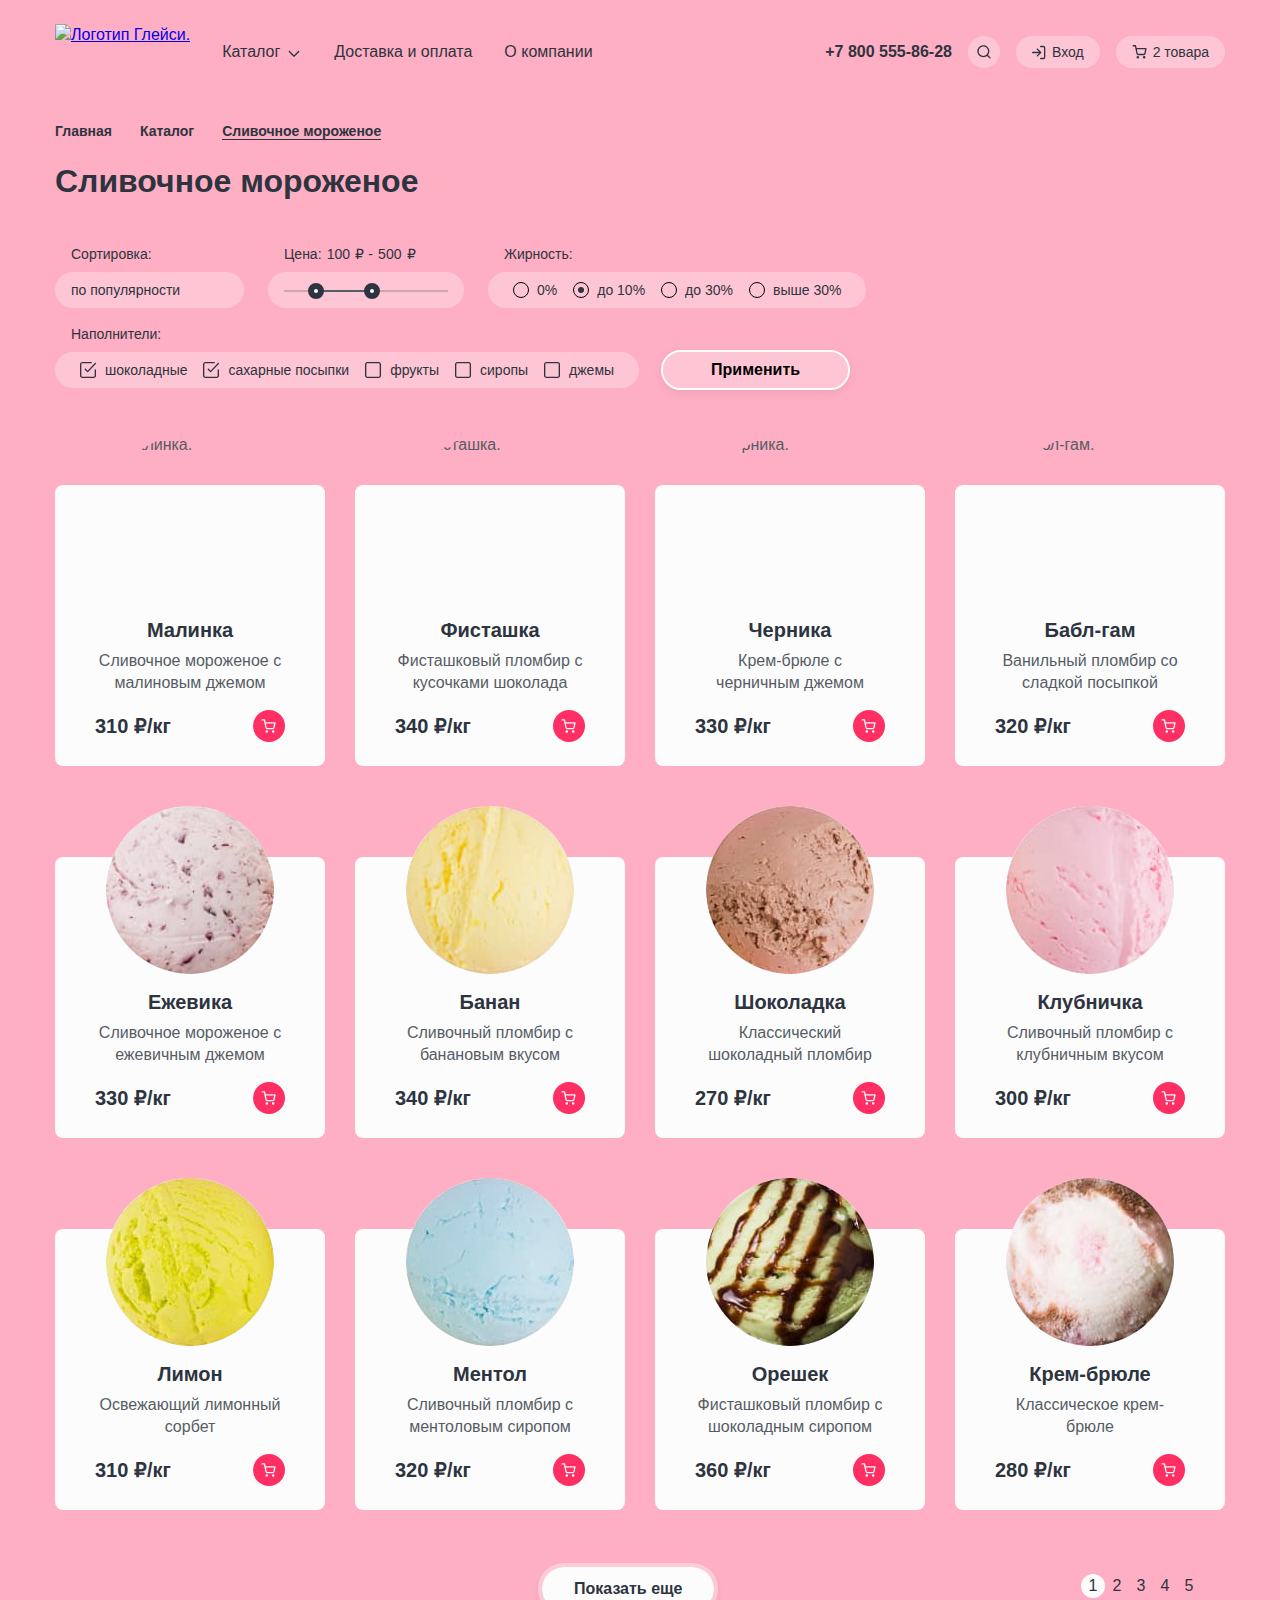
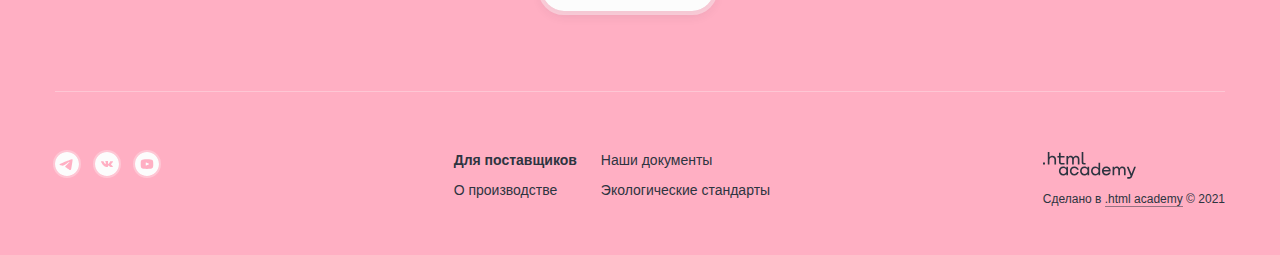
==== catalog.html @ 7075bf04 "Верстка финал" ====
<!DOCTYPE html>
<html lang="ru">
  <head>
    <meta charset="utf-8">
    <link rel="icon" href="favicon.ico">
    <title>HTML Academy: Глейси - каталог</title>
    <link rel="stylesheet" href="styles/styles.css">
  </head>
  <body class="page-pink">
    <div class="page-wpapper">
      <header class="page-header">
        <a class="logo" href="#">
          <img src="images/logo.svg" alt="Логотип Глейси." width="137" height="56">
        </a>
        <nav class="page-navigation">
          <ul class="page-navigation-list">
            <li class="page-navigation-item page-navigation-catalog">
              <a class="page-navigation-link" href="#">
                Каталог
                <svg class="page-navigation-arrow" width="16" height="17" viewBox="0 0 16 17" fill="none" xmlns="http://www.w3.org/2000/svg">
                  <path fill-rule="evenodd" clip-rule="evenodd" d="M3.80812 7.0532C3.54777 6.79285 3.12566 6.79285 2.86531 7.0532C2.60496 7.31355 2.60496 7.73566 2.86531 7.99601L7.52565 12.6564C7.52771 12.6585 7.52979 12.6606 7.53189 12.6627C7.66259 12.7934 7.83404 12.8585 8.00534 12.8579C8.1753 12.8574 8.34511 12.7924 8.47478 12.6627C8.47687 12.6606 8.47894 12.6585 8.48099 12.6564L13.1414 7.99601C13.4017 7.73566 13.4017 7.31355 13.1414 7.0532C12.881 6.79285 12.4589 6.79285 12.1986 7.0532L8.00334 11.2484L3.80812 7.0532Z" fill="#2D3440"/>
                </svg>
              </a>
              <ul class="page-catalog-list">
                <li class="page-catalog-item page-catalog-item-bold">
                  <a class="page-catalog-link" href="#">Новинки</a>
                </li>
                <li class="page-catalog-item">
                  <a class="page-catalog-link" href="#">Сливочное</a>
                </li>
                <li class="page-catalog-item">
                  <a class="page-catalog-link" href="#">Щербеты</a>
                </li>
                <li class="page-catalog-item">
                  <a class="page-catalog-link" href="#">Фруктовый лед</a>
                </li>
                <li class="page-catalog-item">
                  <a class="page-catalog-link" href="#">Мелорин</a>
                </li>
              </ul>
            </li>
            <li class="page-navigation-item">
              <a class="page-navigation-link" href="#">Доставка и оплата</a>
            </li>
            <li class="page-navigation-item">
              <a class="page-navigation-link" href="#">О компании</a>
            </li>
          </ul>
        </nav>
        <a class="phone" href="tel:+78005558628">+7 800 555-86-28</a>
        <ul class="user-buttons-list">
          <li class="user-buttons-item">
            <button class="user-button user-button-search" type="button">
              <span class="visually-hidden">Поиск.</span>
              <svg xmlns="http://www.w3.org/2000/svg" width="14" height="14" fill="none"><path fill="#2D3440" fill-rule="evenodd" d="M1.663 6.188a4.667 4.667 0 1 1 8.028 3.237.674.674 0 0 0-.124.124 4.667 4.667 0 0 1-7.904-3.361Zm8.412 4.688a6 6 0 1 1 .943-.943l2.45 2.45a.667.667 0 1 1-.943.943l-2.45-2.45Z" clip-rule="evenodd"/></svg>
            </button>
            <form class="user-popup user-popup-search" action="https://echo.htmlacademy.ru" method="get">
              <label class="visually-hidden" for="search">Поиск по сайту.</label>
              <input class="input input-search" id="search" type="text" placeholder="Поиск по сайту">
            </form>
          </li>
          <li class="user-buttons-item">
            <button class="user-button user-button-login" type="button">
              <svg xmlns="http://www.w3.org/2000/svg" width="14" height="15" fill="none"><path fill="#2D3440" fill-rule="evenodd" d="M8 1.525c0-.369.298-.667.667-.667h2.666a2 2 0 0 1 2 2v9.333a2 2 0 0 1-2 2H8.667a.667.667 0 0 1 0-1.333h2.666A.667.667 0 0 0 12 12.19V2.858a.666.666 0 0 0-.667-.667H8.667A.667.667 0 0 1 8 1.525ZM4.862 3.72c.26-.26.682-.26.943 0l3.329 3.329a.673.673 0 0 1 .2.476.664.664 0 0 1-.2.476l-3.33 3.328a.667.667 0 1 1-.942-.943l2.195-2.195H.667a.667.667 0 1 1 0-1.333h6.39L4.862 4.663a.667.667 0 0 1 0-.943Z" clip-rule="evenodd"/></svg>
              Вход
            </button>
            <div class="user-popup">
              <form class="user-login-form" action="https://echo.htmlacademy.ru" method="get">
                <h2 class="user-popup-header">Личный кабинет</h2>
                <label class="visually-hidden" for="login-email">Введите email.</label>
                <input class="input" id="login-email" placeholder="email@example.com" type="email">
                <label class="visually-hidden" for="login-password">Введите пароль.</label>
                <input class="input" id="login-password" type="password">
                <div class="user-login-form-bottom">
                  <button class="button button-red" type="button">Войти</button>
                  <ul class="user-login-link-list">
                    <li class="user-buttons-item">
                      <a class="user-login-link" href="#">Забыли пароль?</a>
                    </li>
                    <li>
                      <a class="user-login-link" href="#">Регистрация</a>
                    </li>
                  </ul>
                </div>
              </form>
            </div>
          </li>
          <li class="user-buttons-item">
            <button class="user-button user-button-basket" type="button">
              <span class="visually-hidden">Корзина.</span>
              <svg xmlns="http://www.w3.org/2000/svg" width="15" height="14" fill="none"><path fill="#2D3440" fill-rule="evenodd" d="M1.167.108a.667.667 0 1 0 0 1.333h1.77l.468 2.336a.664.664 0 0 0 .011.053l.967 4.833a1.826 1.826 0 0 0 1.819 1.47h5.62a1.826 1.826 0 0 0 1.819-1.47l.001-.005.927-4.861a.667.667 0 0 0-.655-.792H4.611L4.138.644a.667.667 0 0 0-.654-.536H1.167ZM5.69 8.402l-.813-4.064h8.23l-.775 4.067a.492.492 0 0 1-.492.395H6.183a.492.492 0 0 1-.492-.397Zm-1.134 3.961a1.246 1.246 0 1 1 2.492 0 1.246 1.246 0 0 1-2.492 0Zm6.374 0a1.246 1.246 0 1 1 2.491 0 1.246 1.246 0 0 1-2.491 0Z" clip-rule="evenodd"/></svg>
              2 товара
            </button>
            <div class="user-popup">
              <h2 class="user-popup-header">Корзина</h2>
              <ul class="user-basket-list">
                <li class="user-basket-item">
                  <img class="user-basket-image" src="images/basket-raspberry.jpg" alt="Малинка." width="46" height="46">
                  <div class="user-basket-product">
                    <a class="user-basket-link" href="#">Малинка</a>
                    <div class="user-basket-count">1 кг х 310 ₽</div>
                  </div>
                  <div class="user-basket-price">310 ₽</div>
                  <button class="user-basket-delete">
                    <span class="visually-hidden">Удалить из корзины.</span>
                  </button>
                </li>
                <li class="user-basket-item">
                  <img class="user-basket-image" src="images/basket-bubble-gum.jpg" alt="Малинка." width="46" height="46">
                  <div class="user-basket-product">
                    <a class="user-basket-link" href="#">Бабл-гам</a>
                    <div class="user-basket-count">1,5 кг х 320 ₽</div>
                  </div>
                  <div class="user-basket-price">480 ₽</div>
                  <button class="user-basket-delete">
                    <span class="visually-hidden">Удалить из корзины.</span>
                  </button>
                </li>
              </ul>
              <div class="user-basket-bottom">
                <button class="button button-red" type="button">Оформить заказ</button>
                <div class="user-basket-total">Итого: 790 ₽</div>
              </div>
            </div>
          </li>
        </ul>
      </header>
      <main class="page-content">
        <header class="inner-header">
          <ul class="breadcrumbs-list">
            <li class="breadcrumbs-item">
              <a class="breadcrumbs-link" href="#">Главная</a>
            </li>
            <li class="breadcrumbs-item">
              <a class="breadcrumbs-link" href="#">Каталог</a>
            </li>
            <li class="breadcrumbs-item">
              <a class="breadcrumbs-link breadcrumbs-link-active" href="#">Сливочное мороженое</a>
            </li>
          </ul>
          <h1 class="inner-header-title">Сливочное мороженое</h1>
        </header>
        <section class="filter">
          <h2 class="visually-hidden">Фильтр товаров.</h2>
          <form class="filter-form" action="https://echo.htmlacademy.ru" method="get">
            <fieldset class="filter-form-group">
              <legend class="filter-form-legend">Сортировка:</legend>
              <label class="visually-hidden" for="sort">Сортировка товаров.</label>
              <select class="filter-form-select" name="sort" id="sort">
                <option value="popular">по популярности</option>
                <option value="price">По цене</option>
              </select>
            </fieldset>
            <fieldset class="filter-form-group">
              <legend class="filter-form-legend">
                Цена:
                <label class="rage-label">
                  <span class="visually-hidden">Минимальная цена.</span>
                  <input class="range-input" type="text" name="price-min" value="100">
                  ₽
                </label>
                -
                <label class="rage-label">
                  <span class="visually-hidden">Максимальная цена.</span>
                  <input class="range-input" type="text" name="price-max" value="500">
                  ₽
                </label>
              </legend>
              <div class="range">
                <div class="range-scale">
                  <div class="range-bar" style="left: 32px; width: 56px">
                    <button class="range-toggle range-toggle-min" type="button">
                      <span class="visually-hidden">Изменить минимальную цену.</span>
                    </button>
                    <button class="range-toggle range-toggle-max" type="button">
                      <span class="visually-hidden">Изменить максимальную цену.</span>
                    </button>
                  </div>
                </div>
              </div>
            </fieldset>
            <fieldset class="filter-form-group">
              <legend class="filter-form-legend">Жирность:</legend>
              <ul class="filter-form-list">
                <li class="filter-form-item">
                  <label class="control">
                    <input class="control-input visually-hidden" type="radio" value="0" name="fat">
                    <span class="control-radio"></span>
                    <span class="control-label">0%</span>
                  </label>
                </li>
                <li class="filter-form-item">
                  <label class="control">
                    <input class="control-input visually-hidden" type="radio"  value="10" name="fat" checked>
                    <span class="control-radio"></span>
                    <span class="control-label">до 10%</span>
                  </label>
                </li>
                <li class="filter-form-item">
                  <label class="control">
                    <input class="control-input visually-hidden" type="radio" value="30" name="fat">
                    <span class="control-radio"></span>
                    <span class="control-label">до 30%</span>
                  </label>
                </li>
                <li class="filter-form-item">
                  <label class="control">
                    <input class="control-input visually-hidden" type="radio" value="30+" name="fat">
                    <span class="control-radio"></span>
                    <span class="control-label">выше 30%</span>
                  </label>
                </li>
              </ul>
            </fieldset>
            <fieldset class="filter-form-group">
              <legend class="filter-form-legend">Наполнители:</legend>
              <ul class="filter-form-list">
                <li class="filter-form-item">
                  <label class="control">
                    <input class="control-input visually-hidden" type="checkbox" value="chocolate" name="filler[]" checked>
                    <span class="control-checkbox">
                      <svg class="control-checkbox-off" width="16" height="16" viewBox="0 0 16 16" fill="none" xmlns="http://www.w3.org/2000/svg">
                        <g clip-path="url(#clip0_27600_1002)">
                        <path fill-rule="evenodd" clip-rule="evenodd" d="M1.61516 1.61532C1.79572 1.43477 2.0406 1.33333 2.29593 1.33333H13.7029C13.9447 1.33333 14.0431 1.36186 14.0976 1.38594C14.1553 1.41144 14.2282 1.45981 14.3837 1.61532C14.5909 1.82251 14.6657 2.04757 14.6657 2.29609V13.6647C14.665 13.677 14.6646 13.6895 14.6646 13.702C14.6646 13.9574 14.5632 14.2022 14.3826 14.3828C14.2021 14.5633 13.9572 14.6648 13.7019 14.6648H2.29593C2.0406 14.6648 1.79572 14.5633 1.61516 14.3828C1.43461 14.2022 1.33318 13.9574 1.33318 13.702V2.29609C1.33318 2.04075 1.43461 1.79587 1.61516 1.61532ZM15.8381 14.5437C15.7238 14.834 15.5504 15.1007 15.3255 15.3256C14.8949 15.7562 14.3108 15.9981 13.7019 15.9981H2.29593C1.68697 15.9981 1.10296 15.7562 0.672356 15.3256C0.241755 14.895 -0.000152588 14.311 -0.000152588 13.702V2.29609C-0.000152588 1.68713 0.241756 1.10311 0.672356 0.672508C0.898345 0.446519 1.16659 0.272503 1.45852 0.158153C1.57476 0.0595056 1.72526 0 1.88966 0H2.29593H13.7029C14.0404 0 14.3458 0.0379078 14.6365 0.16636C14.924 0.293391 15.1376 0.483641 15.3265 0.672511C15.808 1.15407 15.999 1.72989 15.999 2.29609V14.1094C15.999 14.2753 15.9384 14.427 15.8381 14.5437Z" fill="#2D3440"/>
                        </g>
                      </svg>
                      <svg class="control-checkbox-on" width="16" height="16" viewBox="0 0 16 16" fill="none" xmlns="http://www.w3.org/2000/svg">
                        <g clip-path="url(#clip0_27600_1692)">
                        <path fill-rule="evenodd" clip-rule="evenodd" d="M1.61532 1.61526C1.7958 1.43471 2.04051 1.33333 2.29562 1.33333H11.2545C11.6227 1.33333 11.9212 1.03486 11.9212 0.666667C11.9212 0.298477 11.6227 0 11.2545 0H2.29562C1.68671 0 1.10279 0.241993 0.672314 0.672654C0.241845 1.1033 6.10352e-05 1.68733 6.10352e-05 2.29624V13.7033C6.10352e-05 14.3122 0.241845 14.8962 0.672314 15.3269C1.10279 15.7575 1.68671 15.9995 2.29562 15.9995H13.6978C14.3067 15.9995 14.8907 15.7575 15.3211 15.3269C15.7516 14.8962 15.9934 14.3122 15.9934 13.7033V7.99976C15.9934 7.63157 15.6949 7.3331 15.3267 7.3331C14.9585 7.3331 14.6601 7.63157 14.6601 7.99976V13.7033C14.6601 13.9588 14.5586 14.2037 14.3781 14.3843C14.1977 14.5648 13.9529 14.6662 13.6978 14.6662H2.29562C2.04051 14.6662 1.7958 14.5648 1.61532 14.3843C1.43484 14.2037 1.33339 13.9588 1.33339 13.7033V2.29624C1.33339 2.04077 1.43484 1.79582 1.61532 1.61526ZM15.8167 1.9404C16.0699 1.6731 16.0585 1.25115 15.7912 0.997933C15.5239 0.74472 15.1019 0.756136 14.8487 1.02343L7.61408 8.66042L5.78248 6.72695C5.52927 6.45966 5.10732 6.44824 4.84002 6.70145C4.57272 6.95467 4.56131 7.37662 4.81452 7.64392L7.1301 10.0883C7.256 10.2212 7.43101 10.2965 7.61408 10.2965C7.79715 10.2965 7.97216 10.2212 8.09806 10.0883L15.8167 1.9404Z" fill="#2D3440"/>
                        </g>
                      </svg>
                    </span>
                    <span class="control-label">шоколадные</span>
                  </label>
                </li>
                <li class="filter-form-item">
                  <label class="control">
                    <input class="control-input visually-hidden" type="checkbox" value="sugar-sprinkles" name="filler[]" checked>
                    <span class="control-checkbox">
                      <svg class="control-checkbox-off" width="16" height="16" viewBox="0 0 16 16" fill="none" xmlns="http://www.w3.org/2000/svg">
                        <g clip-path="url(#clip0_27600_1002)">
                        <path fill-rule="evenodd" clip-rule="evenodd" d="M1.61516 1.61532C1.79572 1.43477 2.0406 1.33333 2.29593 1.33333H13.7029C13.9447 1.33333 14.0431 1.36186 14.0976 1.38594C14.1553 1.41144 14.2282 1.45981 14.3837 1.61532C14.5909 1.82251 14.6657 2.04757 14.6657 2.29609V13.6647C14.665 13.677 14.6646 13.6895 14.6646 13.702C14.6646 13.9574 14.5632 14.2022 14.3826 14.3828C14.2021 14.5633 13.9572 14.6648 13.7019 14.6648H2.29593C2.0406 14.6648 1.79572 14.5633 1.61516 14.3828C1.43461 14.2022 1.33318 13.9574 1.33318 13.702V2.29609C1.33318 2.04075 1.43461 1.79587 1.61516 1.61532ZM15.8381 14.5437C15.7238 14.834 15.5504 15.1007 15.3255 15.3256C14.8949 15.7562 14.3108 15.9981 13.7019 15.9981H2.29593C1.68697 15.9981 1.10296 15.7562 0.672356 15.3256C0.241755 14.895 -0.000152588 14.311 -0.000152588 13.702V2.29609C-0.000152588 1.68713 0.241756 1.10311 0.672356 0.672508C0.898345 0.446519 1.16659 0.272503 1.45852 0.158153C1.57476 0.0595056 1.72526 0 1.88966 0H2.29593H13.7029C14.0404 0 14.3458 0.0379078 14.6365 0.16636C14.924 0.293391 15.1376 0.483641 15.3265 0.672511C15.808 1.15407 15.999 1.72989 15.999 2.29609V14.1094C15.999 14.2753 15.9384 14.427 15.8381 14.5437Z" fill="#2D3440"/>
                        </g>
                      </svg>
                      <svg class="control-checkbox-on" width="16" height="16" viewBox="0 0 16 16" fill="none" xmlns="http://www.w3.org/2000/svg">
                        <g clip-path="url(#clip0_27600_1692)">
                        <path fill-rule="evenodd" clip-rule="evenodd" d="M1.61532 1.61526C1.7958 1.43471 2.04051 1.33333 2.29562 1.33333H11.2545C11.6227 1.33333 11.9212 1.03486 11.9212 0.666667C11.9212 0.298477 11.6227 0 11.2545 0H2.29562C1.68671 0 1.10279 0.241993 0.672314 0.672654C0.241845 1.1033 6.10352e-05 1.68733 6.10352e-05 2.29624V13.7033C6.10352e-05 14.3122 0.241845 14.8962 0.672314 15.3269C1.10279 15.7575 1.68671 15.9995 2.29562 15.9995H13.6978C14.3067 15.9995 14.8907 15.7575 15.3211 15.3269C15.7516 14.8962 15.9934 14.3122 15.9934 13.7033V7.99976C15.9934 7.63157 15.6949 7.3331 15.3267 7.3331C14.9585 7.3331 14.6601 7.63157 14.6601 7.99976V13.7033C14.6601 13.9588 14.5586 14.2037 14.3781 14.3843C14.1977 14.5648 13.9529 14.6662 13.6978 14.6662H2.29562C2.04051 14.6662 1.7958 14.5648 1.61532 14.3843C1.43484 14.2037 1.33339 13.9588 1.33339 13.7033V2.29624C1.33339 2.04077 1.43484 1.79582 1.61532 1.61526ZM15.8167 1.9404C16.0699 1.6731 16.0585 1.25115 15.7912 0.997933C15.5239 0.74472 15.1019 0.756136 14.8487 1.02343L7.61408 8.66042L5.78248 6.72695C5.52927 6.45966 5.10732 6.44824 4.84002 6.70145C4.57272 6.95467 4.56131 7.37662 4.81452 7.64392L7.1301 10.0883C7.256 10.2212 7.43101 10.2965 7.61408 10.2965C7.79715 10.2965 7.97216 10.2212 8.09806 10.0883L15.8167 1.9404Z" fill="#2D3440"/>
                        </g>
                      </svg>
                    </span>
                    <span class="control-label">сахарные посыпки</span>
                  </label>
                </li>
                <li class="filter-form-item">
                  <label class="control">
                    <input class="control-input visually-hidden" type="checkbox" value="fruits" name="filler[]">
                    <span class="control-checkbox">
                      <svg class="control-checkbox-off" width="16" height="16" viewBox="0 0 16 16" fill="none" xmlns="http://www.w3.org/2000/svg">
                        <g clip-path="url(#clip0_27600_1002)">
                        <path fill-rule="evenodd" clip-rule="evenodd" d="M1.61516 1.61532C1.79572 1.43477 2.0406 1.33333 2.29593 1.33333H13.7029C13.9447 1.33333 14.0431 1.36186 14.0976 1.38594C14.1553 1.41144 14.2282 1.45981 14.3837 1.61532C14.5909 1.82251 14.6657 2.04757 14.6657 2.29609V13.6647C14.665 13.677 14.6646 13.6895 14.6646 13.702C14.6646 13.9574 14.5632 14.2022 14.3826 14.3828C14.2021 14.5633 13.9572 14.6648 13.7019 14.6648H2.29593C2.0406 14.6648 1.79572 14.5633 1.61516 14.3828C1.43461 14.2022 1.33318 13.9574 1.33318 13.702V2.29609C1.33318 2.04075 1.43461 1.79587 1.61516 1.61532ZM15.8381 14.5437C15.7238 14.834 15.5504 15.1007 15.3255 15.3256C14.8949 15.7562 14.3108 15.9981 13.7019 15.9981H2.29593C1.68697 15.9981 1.10296 15.7562 0.672356 15.3256C0.241755 14.895 -0.000152588 14.311 -0.000152588 13.702V2.29609C-0.000152588 1.68713 0.241756 1.10311 0.672356 0.672508C0.898345 0.446519 1.16659 0.272503 1.45852 0.158153C1.57476 0.0595056 1.72526 0 1.88966 0H2.29593H13.7029C14.0404 0 14.3458 0.0379078 14.6365 0.16636C14.924 0.293391 15.1376 0.483641 15.3265 0.672511C15.808 1.15407 15.999 1.72989 15.999 2.29609V14.1094C15.999 14.2753 15.9384 14.427 15.8381 14.5437Z" fill="#2D3440"/>
                        </g>
                      </svg>
                      <svg class="control-checkbox-on" width="16" height="16" viewBox="0 0 16 16" fill="none" xmlns="http://www.w3.org/2000/svg">
                        <g clip-path="url(#clip0_27600_1692)">
                        <path fill-rule="evenodd" clip-rule="evenodd" d="M1.61532 1.61526C1.7958 1.43471 2.04051 1.33333 2.29562 1.33333H11.2545C11.6227 1.33333 11.9212 1.03486 11.9212 0.666667C11.9212 0.298477 11.6227 0 11.2545 0H2.29562C1.68671 0 1.10279 0.241993 0.672314 0.672654C0.241845 1.1033 6.10352e-05 1.68733 6.10352e-05 2.29624V13.7033C6.10352e-05 14.3122 0.241845 14.8962 0.672314 15.3269C1.10279 15.7575 1.68671 15.9995 2.29562 15.9995H13.6978C14.3067 15.9995 14.8907 15.7575 15.3211 15.3269C15.7516 14.8962 15.9934 14.3122 15.9934 13.7033V7.99976C15.9934 7.63157 15.6949 7.3331 15.3267 7.3331C14.9585 7.3331 14.6601 7.63157 14.6601 7.99976V13.7033C14.6601 13.9588 14.5586 14.2037 14.3781 14.3843C14.1977 14.5648 13.9529 14.6662 13.6978 14.6662H2.29562C2.04051 14.6662 1.7958 14.5648 1.61532 14.3843C1.43484 14.2037 1.33339 13.9588 1.33339 13.7033V2.29624C1.33339 2.04077 1.43484 1.79582 1.61532 1.61526ZM15.8167 1.9404C16.0699 1.6731 16.0585 1.25115 15.7912 0.997933C15.5239 0.74472 15.1019 0.756136 14.8487 1.02343L7.61408 8.66042L5.78248 6.72695C5.52927 6.45966 5.10732 6.44824 4.84002 6.70145C4.57272 6.95467 4.56131 7.37662 4.81452 7.64392L7.1301 10.0883C7.256 10.2212 7.43101 10.2965 7.61408 10.2965C7.79715 10.2965 7.97216 10.2212 8.09806 10.0883L15.8167 1.9404Z" fill="#2D3440"/>
                        </g>
                      </svg>
                    </span>
                    <span class="control-label">фрукты</span>
                  </label>
                </li>
                <li class="filter-form-item">
                  <label class="control">
                    <input class="control-input visually-hidden" type="checkbox" value="syrups" name="filler[]">
                    <span class="control-checkbox">
                      <svg class="control-checkbox-off" width="16" height="16" viewBox="0 0 16 16" fill="none" xmlns="http://www.w3.org/2000/svg">
                        <g clip-path="url(#clip0_27600_1002)">
                        <path fill-rule="evenodd" clip-rule="evenodd" d="M1.61516 1.61532C1.79572 1.43477 2.0406 1.33333 2.29593 1.33333H13.7029C13.9447 1.33333 14.0431 1.36186 14.0976 1.38594C14.1553 1.41144 14.2282 1.45981 14.3837 1.61532C14.5909 1.82251 14.6657 2.04757 14.6657 2.29609V13.6647C14.665 13.677 14.6646 13.6895 14.6646 13.702C14.6646 13.9574 14.5632 14.2022 14.3826 14.3828C14.2021 14.5633 13.9572 14.6648 13.7019 14.6648H2.29593C2.0406 14.6648 1.79572 14.5633 1.61516 14.3828C1.43461 14.2022 1.33318 13.9574 1.33318 13.702V2.29609C1.33318 2.04075 1.43461 1.79587 1.61516 1.61532ZM15.8381 14.5437C15.7238 14.834 15.5504 15.1007 15.3255 15.3256C14.8949 15.7562 14.3108 15.9981 13.7019 15.9981H2.29593C1.68697 15.9981 1.10296 15.7562 0.672356 15.3256C0.241755 14.895 -0.000152588 14.311 -0.000152588 13.702V2.29609C-0.000152588 1.68713 0.241756 1.10311 0.672356 0.672508C0.898345 0.446519 1.16659 0.272503 1.45852 0.158153C1.57476 0.0595056 1.72526 0 1.88966 0H2.29593H13.7029C14.0404 0 14.3458 0.0379078 14.6365 0.16636C14.924 0.293391 15.1376 0.483641 15.3265 0.672511C15.808 1.15407 15.999 1.72989 15.999 2.29609V14.1094C15.999 14.2753 15.9384 14.427 15.8381 14.5437Z" fill="#2D3440"/>
                        </g>
                      </svg>
                      <svg class="control-checkbox-on" width="16" height="16" viewBox="0 0 16 16" fill="none" xmlns="http://www.w3.org/2000/svg">
                        <g clip-path="url(#clip0_27600_1692)">
                        <path fill-rule="evenodd" clip-rule="evenodd" d="M1.61532 1.61526C1.7958 1.43471 2.04051 1.33333 2.29562 1.33333H11.2545C11.6227 1.33333 11.9212 1.03486 11.9212 0.666667C11.9212 0.298477 11.6227 0 11.2545 0H2.29562C1.68671 0 1.10279 0.241993 0.672314 0.672654C0.241845 1.1033 6.10352e-05 1.68733 6.10352e-05 2.29624V13.7033C6.10352e-05 14.3122 0.241845 14.8962 0.672314 15.3269C1.10279 15.7575 1.68671 15.9995 2.29562 15.9995H13.6978C14.3067 15.9995 14.8907 15.7575 15.3211 15.3269C15.7516 14.8962 15.9934 14.3122 15.9934 13.7033V7.99976C15.9934 7.63157 15.6949 7.3331 15.3267 7.3331C14.9585 7.3331 14.6601 7.63157 14.6601 7.99976V13.7033C14.6601 13.9588 14.5586 14.2037 14.3781 14.3843C14.1977 14.5648 13.9529 14.6662 13.6978 14.6662H2.29562C2.04051 14.6662 1.7958 14.5648 1.61532 14.3843C1.43484 14.2037 1.33339 13.9588 1.33339 13.7033V2.29624C1.33339 2.04077 1.43484 1.79582 1.61532 1.61526ZM15.8167 1.9404C16.0699 1.6731 16.0585 1.25115 15.7912 0.997933C15.5239 0.74472 15.1019 0.756136 14.8487 1.02343L7.61408 8.66042L5.78248 6.72695C5.52927 6.45966 5.10732 6.44824 4.84002 6.70145C4.57272 6.95467 4.56131 7.37662 4.81452 7.64392L7.1301 10.0883C7.256 10.2212 7.43101 10.2965 7.61408 10.2965C7.79715 10.2965 7.97216 10.2212 8.09806 10.0883L15.8167 1.9404Z" fill="#2D3440"/>
                        </g>
                      </svg>
                    </span>
                    <span class="control-label">сиропы</span>
                  </label>
                </li>
                <li class="filter-form-item">
                  <label class="control">
                    <input class="control-input visually-hidden" type="checkbox" value="jams" name="filler[]">
                    <span class="control-checkbox">
                      <svg class="control-checkbox-off" width="16" height="16" viewBox="0 0 16 16" fill="none" xmlns="http://www.w3.org/2000/svg">
                        <g clip-path="url(#clip0_27600_1002)">
                        <path fill-rule="evenodd" clip-rule="evenodd" d="M1.61516 1.61532C1.79572 1.43477 2.0406 1.33333 2.29593 1.33333H13.7029C13.9447 1.33333 14.0431 1.36186 14.0976 1.38594C14.1553 1.41144 14.2282 1.45981 14.3837 1.61532C14.5909 1.82251 14.6657 2.04757 14.6657 2.29609V13.6647C14.665 13.677 14.6646 13.6895 14.6646 13.702C14.6646 13.9574 14.5632 14.2022 14.3826 14.3828C14.2021 14.5633 13.9572 14.6648 13.7019 14.6648H2.29593C2.0406 14.6648 1.79572 14.5633 1.61516 14.3828C1.43461 14.2022 1.33318 13.9574 1.33318 13.702V2.29609C1.33318 2.04075 1.43461 1.79587 1.61516 1.61532ZM15.8381 14.5437C15.7238 14.834 15.5504 15.1007 15.3255 15.3256C14.8949 15.7562 14.3108 15.9981 13.7019 15.9981H2.29593C1.68697 15.9981 1.10296 15.7562 0.672356 15.3256C0.241755 14.895 -0.000152588 14.311 -0.000152588 13.702V2.29609C-0.000152588 1.68713 0.241756 1.10311 0.672356 0.672508C0.898345 0.446519 1.16659 0.272503 1.45852 0.158153C1.57476 0.0595056 1.72526 0 1.88966 0H2.29593H13.7029C14.0404 0 14.3458 0.0379078 14.6365 0.16636C14.924 0.293391 15.1376 0.483641 15.3265 0.672511C15.808 1.15407 15.999 1.72989 15.999 2.29609V14.1094C15.999 14.2753 15.9384 14.427 15.8381 14.5437Z" fill="#2D3440"/>
                        </g>
                      </svg>
                      <svg class="control-checkbox-on" width="16" height="16" viewBox="0 0 16 16" fill="none" xmlns="http://www.w3.org/2000/svg">
                        <g clip-path="url(#clip0_27600_1692)">
                        <path fill-rule="evenodd" clip-rule="evenodd" d="M1.61532 1.61526C1.7958 1.43471 2.04051 1.33333 2.29562 1.33333H11.2545C11.6227 1.33333 11.9212 1.03486 11.9212 0.666667C11.9212 0.298477 11.6227 0 11.2545 0H2.29562C1.68671 0 1.10279 0.241993 0.672314 0.672654C0.241845 1.1033 6.10352e-05 1.68733 6.10352e-05 2.29624V13.7033C6.10352e-05 14.3122 0.241845 14.8962 0.672314 15.3269C1.10279 15.7575 1.68671 15.9995 2.29562 15.9995H13.6978C14.3067 15.9995 14.8907 15.7575 15.3211 15.3269C15.7516 14.8962 15.9934 14.3122 15.9934 13.7033V7.99976C15.9934 7.63157 15.6949 7.3331 15.3267 7.3331C14.9585 7.3331 14.6601 7.63157 14.6601 7.99976V13.7033C14.6601 13.9588 14.5586 14.2037 14.3781 14.3843C14.1977 14.5648 13.9529 14.6662 13.6978 14.6662H2.29562C2.04051 14.6662 1.7958 14.5648 1.61532 14.3843C1.43484 14.2037 1.33339 13.9588 1.33339 13.7033V2.29624C1.33339 2.04077 1.43484 1.79582 1.61532 1.61526ZM15.8167 1.9404C16.0699 1.6731 16.0585 1.25115 15.7912 0.997933C15.5239 0.74472 15.1019 0.756136 14.8487 1.02343L7.61408 8.66042L5.78248 6.72695C5.52927 6.45966 5.10732 6.44824 4.84002 6.70145C4.57272 6.95467 4.56131 7.37662 4.81452 7.64392L7.1301 10.0883C7.256 10.2212 7.43101 10.2965 7.61408 10.2965C7.79715 10.2965 7.97216 10.2212 8.09806 10.0883L15.8167 1.9404Z" fill="#2D3440"/>
                        </g>
                      </svg>
                    </span>
                    <span class="control-label">джемы</span>
                  </label>
                </li>
              </ul>
            </fieldset>
            <button class="button button-pink" type="submit">Применить</button>
          </form>
        </section>
        <section class="products products-catalog">
          <h2 class="visually-hidden">Каталог товаров.</h2>
          <ul class="product-list product-list-catalog">
            <li class="product-item">
              <img class="products-image" src="images/products/product-1.jpg" alt="Малинка." width="168" height="168">
              <h3 class="products-header">Малинка</h3>
              <p class="product-text">Сливочное мороженое с малиновым джемом</p>
              <div class="product-price-wrapper">
                <div class="product-price">310 ₽/кг</div>
                <button class="product-add-to-cart" type="button">
                  <svg xmlns="http://www.w3.org/2000/svg" width="16" height="16" fill="none"><path fill="#FCFCFC" fill-rule="evenodd" d="M1.167 1.25a.667.667 0 0 0 0 1.333h1.77l.468 2.336a.664.664 0 0 0 .011.053l.967 4.833a1.825 1.825 0 0 0 1.819 1.47h5.62a1.826 1.826 0 0 0 1.819-1.47l.001-.005.927-4.861a.667.667 0 0 0-.655-.792H4.611l-.473-2.361a.667.667 0 0 0-.654-.536H1.167ZM5.69 9.544 4.878 5.48h8.23l-.775 4.067a.492.492 0 0 1-.492.395H6.183a.492.492 0 0 1-.492-.397Zm-1.134 3.961a1.246 1.246 0 1 1 2.492 0 1.246 1.246 0 0 1-2.492 0Zm6.374 0a1.246 1.246 0 1 1 2.491 0 1.246 1.246 0 0 1-2.491 0Z" clip-rule="evenodd"/></svg>
                  <span class="visually-hidden">Добавить в корзину.</span>
                </button>
              </div>
            </li>
            <li class="product-item">
              <img class="products-image" src="images/products/product-2.jpg" alt="Фисташка." width="168" height="168">
              <h3 class="products-header">Фисташка</h3>
              <p class="product-text">Фисташковый пломбир с кусочками шоколада</p>
              <div class="product-price-wrapper">
                <div class="product-price">340 ₽/кг</div>
                <button class="product-add-to-cart" type="button">
                  <svg xmlns="http://www.w3.org/2000/svg" width="16" height="16" fill="none"><path fill="#FCFCFC" fill-rule="evenodd" d="M1.167 1.25a.667.667 0 0 0 0 1.333h1.77l.468 2.336a.664.664 0 0 0 .011.053l.967 4.833a1.825 1.825 0 0 0 1.819 1.47h5.62a1.826 1.826 0 0 0 1.819-1.47l.001-.005.927-4.861a.667.667 0 0 0-.655-.792H4.611l-.473-2.361a.667.667 0 0 0-.654-.536H1.167ZM5.69 9.544 4.878 5.48h8.23l-.775 4.067a.492.492 0 0 1-.492.395H6.183a.492.492 0 0 1-.492-.397Zm-1.134 3.961a1.246 1.246 0 1 1 2.492 0 1.246 1.246 0 0 1-2.492 0Zm6.374 0a1.246 1.246 0 1 1 2.491 0 1.246 1.246 0 0 1-2.491 0Z" clip-rule="evenodd"/></svg>
                  <span class="visually-hidden">Добавить в корзину.</span>
                </button>
              </div>
            </li>
            <li class="product-item">
              <img class="products-image" src="images/products/product-3.jpg" alt="Черника." width="168" height="168">
              <h3 class="products-header">Черника</h3>
              <p class="product-text">Крем-брюлe с черничным джемом</p>
              <div class="product-price-wrapper">
                <div class="product-price">330 ₽/кг</div>
                <button class="product-add-to-cart" type="button">
                  <svg xmlns="http://www.w3.org/2000/svg" width="16" height="16" fill="none"><path fill="#FCFCFC" fill-rule="evenodd" d="M1.167 1.25a.667.667 0 0 0 0 1.333h1.77l.468 2.336a.664.664 0 0 0 .011.053l.967 4.833a1.825 1.825 0 0 0 1.819 1.47h5.62a1.826 1.826 0 0 0 1.819-1.47l.001-.005.927-4.861a.667.667 0 0 0-.655-.792H4.611l-.473-2.361a.667.667 0 0 0-.654-.536H1.167ZM5.69 9.544 4.878 5.48h8.23l-.775 4.067a.492.492 0 0 1-.492.395H6.183a.492.492 0 0 1-.492-.397Zm-1.134 3.961a1.246 1.246 0 1 1 2.492 0 1.246 1.246 0 0 1-2.492 0Zm6.374 0a1.246 1.246 0 1 1 2.491 0 1.246 1.246 0 0 1-2.491 0Z" clip-rule="evenodd"/></svg>
                  <span class="visually-hidden">Добавить в корзину.</span>
                </button>
              </div>
            </li>
            <li class="product-item">
              <img class="products-image" src="images/products/product-4.jpg" alt="Бабл-гам." width="168" height="168">
              <h3 class="products-header">Бабл-гам</h3>
              <p class="product-text">Ванильный пломбир со сладкой посыпкой</p>
              <div class="product-price-wrapper">
                <div class="product-price">320 ₽/кг</div>
                <button class="product-add-to-cart" type="button">
                  <svg xmlns="http://www.w3.org/2000/svg" width="16" height="16" fill="none"><path fill="#FCFCFC" fill-rule="evenodd" d="M1.167 1.25a.667.667 0 0 0 0 1.333h1.77l.468 2.336a.664.664 0 0 0 .011.053l.967 4.833a1.825 1.825 0 0 0 1.819 1.47h5.62a1.826 1.826 0 0 0 1.819-1.47l.001-.005.927-4.861a.667.667 0 0 0-.655-.792H4.611l-.473-2.361a.667.667 0 0 0-.654-.536H1.167ZM5.69 9.544 4.878 5.48h8.23l-.775 4.067a.492.492 0 0 1-.492.395H6.183a.492.492 0 0 1-.492-.397Zm-1.134 3.961a1.246 1.246 0 1 1 2.492 0 1.246 1.246 0 0 1-2.492 0Zm6.374 0a1.246 1.246 0 1 1 2.491 0 1.246 1.246 0 0 1-2.491 0Z" clip-rule="evenodd"/></svg>
                  <span class="visually-hidden">Добавить в корзину.</span>
                </button>
              </div>
            </li>
            <li class="product-item">
              <img class="products-image" src="images/products/product-5.jpg" alt="Ежевика." width="168" height="168">
              <h3 class="products-header">Ежевика</h3>
              <p class="product-text">Сливочное мороженое с ежевичным джемом</p>
              <div class="product-price-wrapper">
                <div class="product-price">330 ₽/кг</div>
                <button class="product-add-to-cart" type="button">
                  <svg xmlns="http://www.w3.org/2000/svg" width="16" height="16" fill="none"><path fill="#FCFCFC" fill-rule="evenodd" d="M1.167 1.25a.667.667 0 0 0 0 1.333h1.77l.468 2.336a.664.664 0 0 0 .011.053l.967 4.833a1.825 1.825 0 0 0 1.819 1.47h5.62a1.826 1.826 0 0 0 1.819-1.47l.001-.005.927-4.861a.667.667 0 0 0-.655-.792H4.611l-.473-2.361a.667.667 0 0 0-.654-.536H1.167ZM5.69 9.544 4.878 5.48h8.23l-.775 4.067a.492.492 0 0 1-.492.395H6.183a.492.492 0 0 1-.492-.397Zm-1.134 3.961a1.246 1.246 0 1 1 2.492 0 1.246 1.246 0 0 1-2.492 0Zm6.374 0a1.246 1.246 0 1 1 2.491 0 1.246 1.246 0 0 1-2.491 0Z" clip-rule="evenodd"/></svg>
                  <span class="visually-hidden">Добавить в корзину.</span>
                </button>
              </div>
            </li>
            <li class="product-item">
              <img class="products-image" src="images/products/product-6.jpg" alt="Банан." width="168" height="168">
              <h3 class="products-header">Банан</h3>
              <p class="product-text">Сливочный пломбир с банановым вкусом</p>
              <div class="product-price-wrapper">
                <div class="product-price">340 ₽/кг</div>
                <button class="product-add-to-cart" type="button">
                  <svg xmlns="http://www.w3.org/2000/svg" width="16" height="16" fill="none"><path fill="#FCFCFC" fill-rule="evenodd" d="M1.167 1.25a.667.667 0 0 0 0 1.333h1.77l.468 2.336a.664.664 0 0 0 .011.053l.967 4.833a1.825 1.825 0 0 0 1.819 1.47h5.62a1.826 1.826 0 0 0 1.819-1.47l.001-.005.927-4.861a.667.667 0 0 0-.655-.792H4.611l-.473-2.361a.667.667 0 0 0-.654-.536H1.167ZM5.69 9.544 4.878 5.48h8.23l-.775 4.067a.492.492 0 0 1-.492.395H6.183a.492.492 0 0 1-.492-.397Zm-1.134 3.961a1.246 1.246 0 1 1 2.492 0 1.246 1.246 0 0 1-2.492 0Zm6.374 0a1.246 1.246 0 1 1 2.491 0 1.246 1.246 0 0 1-2.491 0Z" clip-rule="evenodd"/></svg>
                  <span class="visually-hidden">Добавить в корзину.</span>
                </button>
              </div>
            </li>
            <li class="product-item">
              <img class="products-image" src="images/products/product-7.jpg" alt="Шоколадка." width="168" height="168">
              <h3 class="products-header">Шоколадка</h3>
              <p class="product-text">Классический шоколадный пломбир</p>
              <div class="product-price-wrapper">
                <div class="product-price">270 ₽/кг</div>
                <button class="product-add-to-cart" type="button">
                  <svg xmlns="http://www.w3.org/2000/svg" width="16" height="16" fill="none"><path fill="#FCFCFC" fill-rule="evenodd" d="M1.167 1.25a.667.667 0 0 0 0 1.333h1.77l.468 2.336a.664.664 0 0 0 .011.053l.967 4.833a1.825 1.825 0 0 0 1.819 1.47h5.62a1.826 1.826 0 0 0 1.819-1.47l.001-.005.927-4.861a.667.667 0 0 0-.655-.792H4.611l-.473-2.361a.667.667 0 0 0-.654-.536H1.167ZM5.69 9.544 4.878 5.48h8.23l-.775 4.067a.492.492 0 0 1-.492.395H6.183a.492.492 0 0 1-.492-.397Zm-1.134 3.961a1.246 1.246 0 1 1 2.492 0 1.246 1.246 0 0 1-2.492 0Zm6.374 0a1.246 1.246 0 1 1 2.491 0 1.246 1.246 0 0 1-2.491 0Z" clip-rule="evenodd"/></svg>
                  <span class="visually-hidden">Добавить в корзину.</span>
                </button>
              </div>
            </li>
            <li class="product-item">
              <img class="products-image" src="images/products/product-8.jpg" alt="Клубничка." width="168" height="168">
              <h3 class="products-header">Клубничка</h3>
              <p class="product-text">Сливочный пломбир с клубничным вкусом</p>
              <div class="product-price-wrapper">
                <div class="product-price">300 ₽/кг</div>
                <button class="product-add-to-cart" type="button">
                  <svg xmlns="http://www.w3.org/2000/svg" width="16" height="16" fill="none"><path fill="#FCFCFC" fill-rule="evenodd" d="M1.167 1.25a.667.667 0 0 0 0 1.333h1.77l.468 2.336a.664.664 0 0 0 .011.053l.967 4.833a1.825 1.825 0 0 0 1.819 1.47h5.62a1.826 1.826 0 0 0 1.819-1.47l.001-.005.927-4.861a.667.667 0 0 0-.655-.792H4.611l-.473-2.361a.667.667 0 0 0-.654-.536H1.167ZM5.69 9.544 4.878 5.48h8.23l-.775 4.067a.492.492 0 0 1-.492.395H6.183a.492.492 0 0 1-.492-.397Zm-1.134 3.961a1.246 1.246 0 1 1 2.492 0 1.246 1.246 0 0 1-2.492 0Zm6.374 0a1.246 1.246 0 1 1 2.491 0 1.246 1.246 0 0 1-2.491 0Z" clip-rule="evenodd"/></svg>
                  <span class="visually-hidden">Добавить в корзину.</span>
                </button>
              </div>

            </li>
            <li class="product-item">
              <img class="products-image" src="images/products/product-9.jpg" alt="Лимон." width="168" height="168">
              <h3 class="products-header">Лимон</h3>
              <p class="product-text">Освежающий лимонный сорбет</p>
              <div class="product-price-wrapper">
                <div class="product-price">310 ₽/кг</div>
                <button class="product-add-to-cart" type="button">
                  <svg xmlns="http://www.w3.org/2000/svg" width="16" height="16" fill="none"><path fill="#FCFCFC" fill-rule="evenodd" d="M1.167 1.25a.667.667 0 0 0 0 1.333h1.77l.468 2.336a.664.664 0 0 0 .011.053l.967 4.833a1.825 1.825 0 0 0 1.819 1.47h5.62a1.826 1.826 0 0 0 1.819-1.47l.001-.005.927-4.861a.667.667 0 0 0-.655-.792H4.611l-.473-2.361a.667.667 0 0 0-.654-.536H1.167ZM5.69 9.544 4.878 5.48h8.23l-.775 4.067a.492.492 0 0 1-.492.395H6.183a.492.492 0 0 1-.492-.397Zm-1.134 3.961a1.246 1.246 0 1 1 2.492 0 1.246 1.246 0 0 1-2.492 0Zm6.374 0a1.246 1.246 0 1 1 2.491 0 1.246 1.246 0 0 1-2.491 0Z" clip-rule="evenodd"/></svg>
                  <span class="visually-hidden">Добавить в корзину.</span>
                </button>
              </div>
            </li>
            <li class="product-item">
              <img class="products-image" src="images/products/product-10.jpg" alt="Ментол." width="168" height="168">
              <h3 class="products-header">Ментол</h3>
              <p class="product-text">Сливочный пломбир с ментоловым сиропом</p>
              <div class="product-price-wrapper">
                <div class="product-price">320 ₽/кг</div>
                <button class="product-add-to-cart" type="button">
                  <svg xmlns="http://www.w3.org/2000/svg" width="16" height="16" fill="none"><path fill="#FCFCFC" fill-rule="evenodd" d="M1.167 1.25a.667.667 0 0 0 0 1.333h1.77l.468 2.336a.664.664 0 0 0 .011.053l.967 4.833a1.825 1.825 0 0 0 1.819 1.47h5.62a1.826 1.826 0 0 0 1.819-1.47l.001-.005.927-4.861a.667.667 0 0 0-.655-.792H4.611l-.473-2.361a.667.667 0 0 0-.654-.536H1.167ZM5.69 9.544 4.878 5.48h8.23l-.775 4.067a.492.492 0 0 1-.492.395H6.183a.492.492 0 0 1-.492-.397Zm-1.134 3.961a1.246 1.246 0 1 1 2.492 0 1.246 1.246 0 0 1-2.492 0Zm6.374 0a1.246 1.246 0 1 1 2.491 0 1.246 1.246 0 0 1-2.491 0Z" clip-rule="evenodd"/></svg>
                  <span class="visually-hidden">Добавить в корзину.</span>
                </button>
              </div>
            </li>
            <li class="product-item">
              <img class="products-image" src="images/products/product-11.jpg" alt="Орешек." width="168" height="168">
              <h3 class="products-header">Орешек</h3>
              <p class="product-text">Фисташковый пломбир с шоколадным сиропом</p>
              <div class="product-price-wrapper">
                <div class="product-price">360 ₽/кг</div>
                <button class="product-add-to-cart" type="button">
                  <svg xmlns="http://www.w3.org/2000/svg" width="16" height="16" fill="none"><path fill="#FCFCFC" fill-rule="evenodd" d="M1.167 1.25a.667.667 0 0 0 0 1.333h1.77l.468 2.336a.664.664 0 0 0 .011.053l.967 4.833a1.825 1.825 0 0 0 1.819 1.47h5.62a1.826 1.826 0 0 0 1.819-1.47l.001-.005.927-4.861a.667.667 0 0 0-.655-.792H4.611l-.473-2.361a.667.667 0 0 0-.654-.536H1.167ZM5.69 9.544 4.878 5.48h8.23l-.775 4.067a.492.492 0 0 1-.492.395H6.183a.492.492 0 0 1-.492-.397Zm-1.134 3.961a1.246 1.246 0 1 1 2.492 0 1.246 1.246 0 0 1-2.492 0Zm6.374 0a1.246 1.246 0 1 1 2.491 0 1.246 1.246 0 0 1-2.491 0Z" clip-rule="evenodd"/></svg>
                  <span class="visually-hidden">Добавить в корзину.</span>
                </button>
              </div>
            </li>
            <li class="product-item">
              <img class="products-image" src="images/products/product-12.jpg" alt="Крем-брюле." width="168" height="168">
              <h3 class="products-header">Крем-брюле</h3>
              <p class="product-text">Классическое крем-брюле </p>
              <div class="product-price-wrapper">
                <div class="product-price">280 ₽/кг</div>
                <button class="product-add-to-cart" type="button">
                  <svg xmlns="http://www.w3.org/2000/svg" width="16" height="16" fill="none"><path fill="#FCFCFC" fill-rule="evenodd" d="M1.167 1.25a.667.667 0 0 0 0 1.333h1.77l.468 2.336a.664.664 0 0 0 .011.053l.967 4.833a1.825 1.825 0 0 0 1.819 1.47h5.62a1.826 1.826 0 0 0 1.819-1.47l.001-.005.927-4.861a.667.667 0 0 0-.655-.792H4.611l-.473-2.361a.667.667 0 0 0-.654-.536H1.167ZM5.69 9.544 4.878 5.48h8.23l-.775 4.067a.492.492 0 0 1-.492.395H6.183a.492.492 0 0 1-.492-.397Zm-1.134 3.961a1.246 1.246 0 1 1 2.492 0 1.246 1.246 0 0 1-2.492 0Zm6.374 0a1.246 1.246 0 1 1 2.491 0 1.246 1.246 0 0 1-2.491 0Z" clip-rule="evenodd"/></svg>
                  <span class="visually-hidden">Добавить в корзину.</span>
                </button>
              </div>
            </li>
          </ul>
          <div class="pagination">
            <button class="button button-white" type="button">Показать еще</button>
            <ul class="pagination-list">
              <li class="pagination-item pagination-back pagination-back-disabled">
                <a class="pagination-link" href="#">
                  <span class="visually-hidden">Предыдущая страница.</span>
                </a>
              </li>
              <li class="pagination-item pagination-item-active">
                <a class="pagination-link" href="#">1</a>
              </li>
              <li class="pagination-item">
                <a class="pagination-link" href="#">2</a>
              </li>
              <li class="pagination-item">
                <a class="pagination-link" href="#">3</a>
              </li>
              <li class="pagination-item">
                <a class="pagination-link" href="#">4</a>
              </li>
              <li class="pagination-item">
                <a class="pagination-link" href="#">5</a>
              </li>
              <li class="pagination-item pagination-forward">
                <a class="pagination-link" href="#">
                  <span class="visually-hidden">Следующая страница.</span>
                </a>
              </li>
            </ul>
          </div>
        </section>
      </main>
      <footer class="page-footer">
        <ul class="social-icons-list">
          <li class="social-icons-item">
            <a class="social-icons-link" href="https://t.me/htmlacademy">
              <svg xmlns="http://www.w3.org/2000/svg" width="24" height="24" fill="none"><path fill="#FCFCFC" fill-rule="evenodd" d="M24 12c0 6.627-5.373 12-12 12S0 18.627 0 12 5.373 0 12 0s12 5.373 12 12ZM12.43 8.859c-1.167.485-3.5 1.49-6.998 3.014-.568.226-.866.447-.893.663-.046.366.412.51 1.034.705.085.027.173.054.263.084.613.199 1.437.432 1.865.441.389.008.823-.152 1.302-.48 3.268-2.207 4.955-3.322 5.061-3.346.075-.017.179-.039.249.024.07.062.063.18.056.212-.046.193-1.84 1.862-2.77 2.726-.29.269-.495.46-.537.504-.094.097-.19.19-.282.279-.57.548-.996.96.024 1.632.49.323.882.59 1.273.856.427.291.853.581 1.405.943.14.092.274.187.405.28.497.355.944.673 1.496.623.32-.03.652-.331.82-1.23.397-2.126 1.179-6.73 1.36-8.628a2.112 2.112 0 0 0-.02-.472.506.506 0 0 0-.172-.325c-.143-.117-.365-.142-.465-.14-.451.008-1.143.249-4.476 1.635Z" clip-rule="evenodd"/></svg>
              <span class="visually-hidden">Наш канал в Телеграме.</span>
            </a>
          </li>
          <li class="social-icons-item">
            <a class="social-icons-link" href="https://vk.com/htmlacademy">
              <svg xmlns="http://www.w3.org/2000/svg" width="24" height="24" fill="none"><path fill="#FCFCFC" fill-rule="evenodd" d="M24 12c0 6.627-5.373 12-12 12S0 18.627 0 12 5.373 0 12 0s12 5.373 12 12Zm-11.412 2.975h-.717s-1.582.083-2.976-1.188c-1.52-1.388-2.863-4.14-2.863-4.14s-.077-.18.007-.268c.095-.098.352-.104.352-.104l1.715-.01s.161.024.277.098c.095.062.149.176.149.176s.277.615.644 1.17c.716 1.085 1.05 1.322 1.293 1.206.354-.17.248-1.533.248-1.533s.007-.496-.178-.716c-.143-.17-.414-.22-.533-.235-.096-.011.062-.207.267-.295.309-.133.854-.14 1.498-.135.501.005.645.032.842.074.455.096.44.405.41 1.07-.01.2-.02.43-.02.697 0 .06-.002.124-.004.19-.01.34-.023.73.233.876.132.074.453.011 1.256-1.185.381-.566.667-1.233.667-1.233s.062-.119.16-.17c.098-.051.232-.036.232-.036l1.805-.01s.542-.056.63.158c.091.226-.203.751-.94 1.612-.696.813-1.036 1.115-1.01 1.38.02.196.242.372.67.72.888.722 1.124 1.101 1.18 1.192a.447.447 0 0 0 .011.016c.398.578-.44.623-.44.623l-1.603.02s-.345.06-.798-.214c-.237-.142-.469-.375-.69-.597-.337-.339-.649-.652-.915-.578-.447.124-.433.967-.433.967s.004.18-.098.277c-.11.104-.328.125-.328.125Z" clip-rule="evenodd"/></svg>
              <span class="visually-hidden">Наша группа вконтакте.</span>
            </a>
          </li>
          <li class="social-icons-item">
            <a class="social-icons-link" href="https://www.youtube.com/user/htmlacademyru">
              <svg xmlns="http://www.w3.org/2000/svg" width="24" height="24" fill="none"><path fill="#FCFCFC" d="m14.004 11.791-2.808-1.31c-.245-.114-.446.014-.446.285v2.468c0 .271.201.399.446.285l2.806-1.31c.247-.115.247-.303.002-.418ZM12 0C5.372 0 0 5.372 0 12s5.372 12 12 12 12-5.372 12-12S18.628 0 12 0Zm0 16.875c-6.143 0-6.25-.554-6.25-4.875S5.857 7.125 12 7.125c6.142 0 6.25.554 6.25 4.875s-.108 4.875-6.25 4.875Z"/></svg>
              <span class="visually-hidden">Наш канал на Ютубе.</span>
            </a>
          </li>
        </ul>
        <nav class="footer-navigation">
          <ul class="footer-navigation-list">
            <li class="footer-navigation-item">
              <a class="footer-navigation-link footer-navigation-link-active" href="#">Для поставщиков</a>
            </li>
            <li class="footer-navigation-item">
              <a class="footer-navigation-link" href="#">Наши документы</a>
            </li>
            <li class="footer-navigation-item">
              <a class="footer-navigation-link" href="#">О производстве</a>
            </li>
            <li class="footer-navigation-item">
              <a class="footer-navigation-link" href="#">Экологические стандарты</a>
            </li>
          </ul>
        </nav>
        <div class="developer">
          <a class="developer-logo-link" href="https://htmlacademy.ru/">
            <span class="visually-hidden">HTML Academy.</span>
            <svg width="93" height="27" viewBox="0 0 93 27" fill="none" xmlns="http://www.w3.org/2000/svg">
              <g clip-path="url(#clip0_25793_287)">
              <path d="M0 10.416V12.4993H1.98768V10.416H0Z" fill="#2D3440"/>
              <path d="M9.41854 3.66311C8.15678 3.66311 7.13702 4.236 6.4975 5.06932H6.42836V0H4.78638V12.4997H6.42836V8.21161C6.42836 6.4929 7.49999 5.26029 9.07286 5.26029C10.5593 5.26029 11.4235 6.37138 11.4235 7.86439V12.4997H13.0655V7.56926C13.0655 5.19084 11.5963 3.66311 9.41854 3.66311Z" fill="#2D3440"/>
              <path d="M21.5252 3.90628H17.6363V0.868164H15.9943V3.90628H14.4387V5.50347H15.9943V10.3471C15.9943 11.7359 16.7721 12.4998 18.1721 12.4998H21.5252V10.8853H18.5005C17.9474 10.8853 17.6363 10.5728 17.6363 10.0346V5.50347H21.5252V3.90628Z" fill="#2D3440"/>
              <path d="M33.2548 3.68066C31.9411 3.68066 30.9388 4.32301 30.3856 5.34729H30.3338C29.8325 4.34038 28.8992 3.68066 27.6202 3.68066C26.4795 3.68066 25.6152 4.28828 25.0967 5.13897H25.0275V3.90636H23.4547V12.4999H25.0967V8.09029C25.0967 6.47573 25.9435 5.29522 27.2227 5.26049C28.4325 5.22577 29.1412 6.09381 29.1412 7.39585V12.4999H30.7832V7.95139C30.7832 6.02436 31.9239 5.26049 32.9091 5.26049C34.1017 5.26049 34.8105 6.09381 34.8105 7.39585V12.4999H36.4523V7.22225C36.4523 5.13897 35.277 3.68066 33.2548 3.68066Z" fill="#2D3440"/>
              <path d="M38.6776 10.2775C38.6776 11.6837 39.4727 12.4997 40.9418 12.4997H42.5665V10.9025H41.1837C40.6306 10.9025 40.3194 10.59 40.3194 10.0518V0H38.6776V10.2775Z" fill="#2D3440"/>
              <path d="M23.3752 15.9364H23.306C22.6653 15.0734 21.6266 14.4694 20.2413 14.4521C17.6959 14.4176 15.8778 16.2988 15.8778 18.9566C15.8778 21.6318 17.7305 23.513 20.2239 23.4785C21.6437 23.4611 22.6653 22.8226 23.306 21.9078H23.3752V23.2367H25.003V14.6937H23.3752V15.9364ZM20.4663 21.8907C18.6656 21.8907 17.5228 20.5789 17.5228 18.9566C17.5228 17.3343 18.6656 16.0227 20.4663 16.0227C22.2152 16.0227 23.3581 17.3343 23.3581 18.9566C23.3581 20.5618 22.2152 21.8907 20.4663 21.8907Z" fill="#2D3440"/>
              <path d="M35.752 17.8003C35.3537 15.8673 33.6395 14.4521 31.3886 14.4521C28.6701 14.4521 26.8521 16.4369 26.8521 18.9567C26.8521 21.4764 28.6701 23.4785 31.3886 23.4785C33.6395 23.4785 35.3537 22.0287 35.752 20.0785H34.0378C33.6915 21.1658 32.6699 21.9078 31.4059 21.9078C29.6397 21.9078 28.4968 20.5789 28.4968 18.9567C28.4968 17.3343 29.6397 16.0227 31.4059 16.0227C32.7218 16.0227 33.6915 16.7993 34.0378 17.8003H35.752Z" fill="#2D3440"/>
              <path d="M44.5459 15.9364H44.4766C43.836 15.0734 42.797 14.4694 41.4117 14.4521C38.8664 14.4176 37.0483 16.2988 37.0483 18.9566C37.0483 21.6318 38.9011 23.513 41.3944 23.4785C42.8143 23.4611 43.836 22.8226 44.4766 21.9078H44.5459V23.2367H46.1735V14.6937H44.5459V15.9364ZM41.6369 21.8907C39.836 21.8907 38.6933 20.5789 38.6933 18.9566C38.6933 17.3343 39.836 16.0227 41.6369 16.0227C43.3858 16.0227 44.5285 17.3343 44.5285 18.9566C44.5285 20.5618 43.3858 21.8907 41.6369 21.8907Z" fill="#2D3440"/>
              <path d="M55.5201 16.0227H55.4509C54.8102 15.1079 53.7365 14.4694 52.3686 14.4521C49.8754 14.4176 48.0226 16.2988 48.0226 18.9739C48.0226 21.6317 49.8407 23.513 52.386 23.4785C53.7365 23.4611 54.8102 22.8571 55.4336 21.9942H55.5201V23.2367H57.1477V10.8105H55.5201V16.0227ZM52.6112 21.9078C50.8102 21.9078 49.6675 20.5963 49.6675 18.9739C49.6675 17.3516 50.8102 16.0399 52.6112 16.0399C54.3601 16.0399 55.5028 17.3688 55.5028 18.9739C55.5028 20.5963 54.3601 21.9078 52.6112 21.9078Z" fill="#2D3440"/>
              <path d="M63.3449 14.4521C60.713 14.4521 58.9121 16.4714 58.9121 18.9739C58.9121 21.4074 60.6091 23.4785 63.3794 23.4785C65.388 23.4785 66.9984 22.3912 67.5699 20.5789H65.8555C65.4748 21.3902 64.557 21.9078 63.4488 21.9078C61.8905 21.9078 60.7822 20.8724 60.661 19.5435H67.743C67.968 16.6958 66.1846 14.4521 63.3449 14.4521ZM63.3102 16.0227C64.6781 16.0227 65.6998 16.8684 65.9595 18.0937H60.6957C60.938 16.8856 61.9597 16.0227 63.3102 16.0227Z" fill="#2D3440"/>
              <path d="M79.4126 14.4692C78.0968 14.4692 77.0925 15.1078 76.5384 16.1261H76.4863C75.9843 15.1251 75.0492 14.4692 73.7679 14.4692C72.6252 14.4692 71.7593 15.0733 71.2399 15.919H71.1707V14.6936H69.595V23.2366H71.2399V18.8529C71.2399 17.2479 72.0884 16.0743 73.3698 16.0398C74.5817 16.0053 75.2918 16.8682 75.2918 18.1626V23.2366H76.9367V18.7149C76.9367 16.7992 78.0794 16.0398 79.0664 16.0398C80.2611 16.0398 80.971 16.8682 80.971 18.1626V23.2366H82.616V17.99C82.616 15.919 81.4385 14.4692 79.4126 14.4692Z" fill="#2D3440"/>
              <path d="M88.5048 21.8729L85.5611 14.6934H83.743L87.6563 24.0476L87.6391 24.0821C87.362 24.7897 87.0503 25.0486 86.2884 25.0486H84.2626V26.6881H86.2884C87.7775 26.6881 88.574 26.015 89.1281 24.5653L92.9029 14.6934H91.2232L88.5048 21.8729Z" fill="#2D3440"/>
              </g>
            </svg>
          </a>
          <div class="developer-text">
            Сделано в <a href="https://htmldeveloper-textacademy.ru/">.html academy</a> © 2021
          </div>
        </div>
      </footer>
    </div>
  </body>
</html>
---- styles/styles.css ----
@font-face {
  font-family: "Inter";
  font-style: normal;
  font-weight: 400;
  src: url("../fonts/inter-400.woff2") format("woff2");
  font-display: swap;
}

@font-face {
  font-family: "Inter";
  font-style: normal;
  font-weight: 700;
  src: url("../fonts/inter-700.woff2") format("woff2");
  font-display: swap;
}

@font-face {
  font-family: "Inter";
  font-style: normal;
  font-weight: 900;
  src: url("../fonts/inter-900.woff2") format("woff2");
  font-display: swap;
}

*,
*::before,
*::after {
  box-sizing: border-box;
}

.visually-hidden {
  position: absolute;
  width: 1px;
  height: 1px;
  margin: -1px;
  padding: 0;
  border: 0;
  clip: rect(0 0 0 0);
  overflow: hidden;
}

html {
  height: 100%;
}

body {
  font-family: "Inter", sans-serif;
  font-style: normal;
  font-weight: 400;
  font-size: 16px;
  line-height: 22px;
  color: #565c66;
  height: 100%;
  margin: 0;
}

.page-pink {
  background: #ffafc3;
}

.page-blue {
  background: #69a9ff;
}

.page-yellow {
  background: #fcc850;
}

.button {
  font-family: inherit;
  font-weight: 700;
  font-size: 16px;
  line-height: 20px;
  border-radius: 26px;
  box-shadow: 0 4px 12px rgba(45, 52, 64, 0.1);
  padding: 12px 32px;
  border: none;
  cursor: pointer;
}

.button-white {
  background-color: #fcfcfc;
  color: #2d3440;
  outline: 4px solid rgba(252, 252, 252, 0.4);
}

.button-white:hover {
  background-color: rgba(252, 252, 252, 0.4);
  outline: 4px solid #fcfcfc;
  box-shadow: 0 4px 15px rgba(133, 133, 133, 0.15)
}

.button-white:focus {
  background-color: rgba(252, 252, 252, 0.5);
  outline: 2px solid #2d3440;
  box-shadow: 0 4px 12px rgba(45, 52, 64, 0.1);
}

.button-white:active {
  background-color: #fcfcfc;
  outline: 2px solid #2d3440;
  box-shadow: 0 4px 12px rgba(45, 52, 64, 0.1);
}

.button-white:disabled {
  background-color: #e7e7e7;
  outline: 4px solid rgba(252, 252, 252, 0.4);
  box-shadow: none;
}

.button-red {
  background-color: #ff2f64;
  color: #fcfcfc;
  outline: 4px solid rgba(255, 47, 100, 0.3);
}

.button-red:hover {
  background-color: rgba(252, 252, 252, 0.3);
  outline: 4px solid #ff2f64;
  color: #2d3440;
}

.button-red:focus {
  box-shadow: 0 4px 12px rgba(45, 52, 64, 0.1);
  outline: 2px solid #2d3440;
}

.button-red:active {
  background-color: #ffafc3;
  outline: 2px solid #2d3440;
  box-shadow: 0 4px 12px rgba(45, 52, 64, 0.1);
}

.button-red:disabled {
  background-color: #b9b9b9;
  outline: 4px solid rgba(185, 185, 185, 0.3);
  color: #565c66;
  box-shadow: none;
}

.button-pink {
  width: 185px;
  background: rgba(252, 252, 252, 0.3);
  outline: 2px solid #fcfcfc;
  border-radius: 20px;
  padding-top: 8px;
  padding-bottom: 8px;
  margin-bottom: 16px;
}

.button-pink:hover {
  background: #fcfcfc;
  outline: 2px solid rgba(252, 252, 252, 0.3);
}

.button-pink:focus {
  outline: 2px solid #2d3440;
}

.button-pink:active {
  background: rgba(252, 252, 252, 0.5);
  outline: none;
}

.button-pink:disabled {
  opacity: 0.4;
}

.input {
  font-family: inherit;
  font-weight: 400;
  font-size: 16px;
  line-height: 20px;
  border-radius: 4px;
  border: 1px solid #b9b9b9;
  color: #2d3440;
  padding: 14px 16px;
}

.input::placeholder {
  color: #b9b9b9;
}

.page-wpapper {
  display: flex;
  width: 1170px;
  margin-left: auto;
  margin-right: auto;
  min-height: 100%;
  flex-direction: column;
}

.page-content {
  flex-grow: 1;
}

.page-header {
  display: flex;
  align-items: top;
  padding-top: 24px;
}

.page-navigation {
  flex-grow: 1;
  margin-top: 10px;
}

.page-navigation-list {
  display: flex;
  align-items: center;
  flex-wrap: wrap;
  list-style: none;
  padding: 0;
  margin: 0;
  margin-left: 16px;
}

.page-navigation-catalog {
  position: relative;
}

.page-navigation-link {
  line-height: 20px;
  color: #2d3440;
  text-decoration: none;
  padding: 8px 16px;
  border-radius: 30px;
}

.page-navigation-arrow {
  margin-left: 6px;
}

.page-navigation-catalog .page-navigation-link {
  display: flex;
  align-items: center;
}

.page-navigation-catalog-open .page-navigation-link {
  background-color: #ff4a78;
  color: #fcfcfc;
}

.page-navigation-link:hover {
  background-color: rgba(252, 252, 252, 0.5);
}

.page-navigation-link:focus {
  background-color: rgba(252, 252, 252, 0.5);
  outline: 2px solid #2d3440;
}

.page-navigation-link:active {
  background-color: #fcfcfc;
}

.page-navigation-catalog-open .page-navigation-link:hover {
  background-color: #ff4a78;
  opacity: 0.6;
}

.page-navigation-catalog-open .page-navigation-link:active {
  background-color: #ff4a78;
  opacity: 0.3;
}

.page-navigation-catalog-open .page-navigation-link:focus {
  background-color: #ff4a78;
}

.page-catalog-list {
  display: none;
  position: absolute;
  list-style: none;
  background-color: #fcfcfc;
  box-shadow: 0 8px 16px rgba(45, 52, 64, 0.12);
  border-radius: 4px;
  z-index: 10;
  margin-top: 16px;
  padding: 8px 0
}

.page-navigation-catalog-open .page-catalog-list {
  display: block;
}

.page-navigation-catalog-open .page-navigation-arrow {
  transform: rotate(180deg);
  margin-top: 3px;
}

.page-navigation-catalog-open .page-navigation-arrow path {
  fill: #fcfcfc;
}

.page-catalog-link {
  display: block;
  font-size: 14px;
  line-height: 20px;
  color: #2d3440;
  text-decoration: none;
  white-space: nowrap;
  padding: 6px 16px;
}

.page-catalog-link-active {
  background-color: #ff4a78;
}

.page-catalog-link:hover {
  background-color: #ffcbd8;
}

.page-catalog-link:focus {
  outline: 2px solid #2d3440;
}

.page-catalog-link:active {
  background-color: #ff7799;
}

.page-catalog-item:last-child {
  margin-bottom: 0;
}

.page-catalog-item-bold {
  font-weight: 700;
}

.page-catalog-item-bold:after {
  content: "";
  display: block;
  height:1px;
  background-color: #b9b9b9;
  margin: 4px 16px;
}

.user-buttons-item {
  position: relative;
}

.user-buttons-list {
  display: flex;
  margin: 12px 0 0 0;
  padding: 0;
  list-style: none;
}

.user-button {
  display: flex;
  justify-content: center;
  align-items: center;
  font-family: inherit;
  font-size: 14px;
  line-height: 20px;
  color: #2d3440;
  padding: 6px 16px;
  border-radius: 30px;
  background-color: rgba(252, 252, 252, 0.3);
  border: none;
  min-height: 32px;
  margin-left: 16px;
  cursor: pointer;
}

.user-button:hover {
  background-color: rgba(252, 252, 252, 0.5);
}

.user-button:focus {
  background-color: rgba(252, 252, 252, 0.5);
  outline: 2px solid #000000;
}

.user-button:active {
  background-color: #fcfcfc;
}

.user-buttons-item-active .user-button {
  background-color: #ff4a78;
  color: #fcfcfc;
}

.user-buttons-item-active .user-button path{
  fill: #fcfcfc;
}

.user-buttons-item-active .user-button:hover {
  opacity: 0.6;
}

.user-buttons-item-active .user-button:active {
  opacity: 0.3;
}

.user-popup {
  display: none;
  position: absolute;
  background-color: #fcfcfc;
  border-radius: 4px;
  filter: drop-shadow(0 8px 16px rgba(45, 52, 64, 0.12));
  right: 0;
  margin-top: 8px;
  padding: 48px;
  z-index: 20;
}

.user-popup-header {
  font-weight: 700;
  font-size: 24px;
  line-height: 30px;
  color: #2d3440;
  margin: 0;
  margin-bottom: 32px;
}

.user-login-form .input {
  width: 324px;
  margin-bottom: 16px;
}

.user-login-link {
  font-size: 14px;
  line-height: 20px;
  color: #2d3440;
}

.user-login-link-list {
  display: inline-block;
  list-style: none;
  margin: 0;
  padding: 0;
  margin-left: 23px;
}

.user-login-form-bottom {
  display: flex;
  margin-top: 16px;
}

.user-buttons-item-active .user-popup {
  display: block;
}

.user-popup-search {
  padding: 24px 16px;
}

.input-search {
  width: 324px;
}

.user-button-login svg,
.user-button-basket svg{
  margin-right: 6px;
}

.user-button-search {
  padding: 9px;
}

.user-basket-list {
  list-style: none;
  margin: 0 0 32px 0;
  padding: 0 0 32px 0;
  border-bottom: 1px solid #e7e7e7
}

.user-basket-item {
  display: flex;
  align-items: center;
  margin-bottom: 24px;
}

.user-basket-item:last-child {
  margin-bottom: 0;
}

.user-basket-product {
  width: 187px;
  margin-right: 16px;
}

.user-basket-image {
  width: 46px;
  height: 46px;
  border-radius: 50%;
  margin-right: 16px;
}

.user-basket-link {
  font-weight: 700;
  font-size: 18px;
  line-height: 22px;
  text-decoration: none;
  color: #2d3440;
}

.user-basket-count {
  font-size: 14px;
  line-height: 20px;
  color: #b9b9b9;
  margin-top: 4px;
}

.user-basket-price {
  font-weight: 700;
  font-size: 18px;
  line-height: 22px;
  color: #2d3440;
  margin-right: 16px;
  width: 87px;
}

.user-basket-delete {
  background-color: transparent;
  background-image: url("../images/icons/remove.svg");
  background-repeat: no-repeat;
  background-position: center;
  border: none;
  width: 16px;
  height: 16px;
  cursor: pointer;
}

.user-basket-delete:hover {
  outline: 2px solid #ff2f64
}

.user-basket-delete:focus {
  outline: 2px solid #2d3440
}

.user-basket-delete:active {
  background-color: #ffcbd8;
}

.user-basket-bottom {
  display: flex;
  align-items: center;
  justify-content: space-between;
}

.user-basket-total {
  font-weight: 700;
  font-size: 18px;
  line-height: 22px;
  color: #2d3440;
}

.phone {
  font-weight: 700;
  line-height: 20px;
  color: #2d3440;
  text-decoration: none;
  margin-top: 18px;
}

.slider-promo {
  position: relative;
  margin-top: 38px;
  margin-bottom: 80px;
}

.slider-promo-list {
  display: flex;
  align-items: center;
  list-style: none;
  margin: 0;
  padding-left: 70px;
}

.slider-promo-items {
  display: flex;
  margin-right: 41px;
}

.slider-promo-items:last-child {
  margin-left: 0;
}

.slider-promo-text {
  width: 470px;
}

.slider-promo-text,
.slider-promo-arrow {
  display: none;
}

.slider-promo-header {
  font-weight: 900;
  font-size: 36px;
  line-height: 46px;
  color: #2d3440;
  margin: 0;
  padding: 0;
  margin-bottom: 24px;
}

.slider-promo-paragraph {
  font-size: 18px;
  line-height: 24px;
  color: #2d3440;
  margin: 0;
  padding: 0;
  margin-bottom: 48px;
}

.slider-promo-image {
  width: auto;
  height: 150px;
  z-index: 10;
  position: relative;
  margin-left:auto;
  margin-right:auto;
}

.slider-promo-image-wrapper {
  position: relative;
  width: 100px;
  text-align: center;
  opacity: 0.4;
}

.slider-promo-image-wrapper::before {
  content: "";
  display: block;
  width: 100px;
  height: 100px;
  border-radius: 50%;
  background-color: #ffcbd8;
  position: absolute;
  top: 50%;
  left: 50%;
  transform: translateX(-50%) translateY(-50%);
  z-index: 5;
}

.slider-promo-items-active {
  order: -1;
  margin-right: 57px;
}

.slider-promo-items-active .slider-promo-text {
  display: flex;
  flex-direction: column;
  justify-content: center;
  align-items: start;
}

.slider-promo-items-active .slider-promo-arrow {
  display: flex;
  justify-content: center;
  align-items: center;
}

.slider-promo-items-active .slider-promo-image-wrapper {
  opacity: 1;
  width: auto;
}

.slider-promo-items-active .slider-promo-image-wrapper::before {
  width: 327px;
  height: 312px;
}

.slider-promo-items-active .slider-promo-image {
  height: 507px;
  width: auto;
}

.slider-promo-arrow {
  width: 38px;
  height: 38px;
  background-color: rgba(252, 252, 252, 0.3);
  border: 2px solid #fcfcfc;
  border-radius: 26px;
  padding: 0;
  position: absolute;
  top: 50%;
  z-index: 15;
  cursor: pointer;
}

.slider-promo-arrow path {
  fill: #fcfcfc;
}

.slider-promo-arrow:hover {
  background-color: #fcfcfc;
}

.slider-promo-arrow:active {
  background: rgba(252, 252, 252, 0.5);
}

.slider-promo-arrow:active {
  border: 2px solid #2d3440;
}

.slider-promo-arrow:hover path,
.slider-promo-arrow:active path,
.slider-promo-arrow:focus path {
  fill: #2d3440;
}

.slider-promo-arrow:disabled {
  opacity: 0.4;
}

.slider-promo-left {
  transform: translateX(-50%) translateY(-50%);
  left: 0;
}

.slider-promo-left svg {
  transform: rotate(180deg);
}

.slider-promo-right {
  transform: translateX(50%) translateY(-50%);
  right: 0;
}

.slider-promo-bullet-list {
  display: flex;
  list-style: none;
  padding: 0;
  margin: 0;
}

.slider-bullet {
  width: 12px;
  height: 12px;
  border-radius: 50%;
  background: rgba(252, 252, 252, 0.3);
  border: none;
  padding: 0;
  margin-right: 8px;
}

.slider-bullet:hover {
  border: 1px solid #fcfcfc;
}

.slider-bullet:active {
  background-color: #fcfcfc;
  opacity: 0.5;
}

.slider-bullet:focus {
  border: 1px solid #2d3440;
}

.slider-bullet-active {
  background: rgba(252, 252, 252, 1);
}

.slider-promo .social-icons-list {
  position: absolute;
  right: 0;
  bottom: 0;
}

.section-header {
  font-weight: 900;
  font-size: 32px;
  line-height: 46px;
  color: #2d3440;
  text-align: center;
  margin: 0;
  margin-bottom: 55px;
}

.banners {
  margin-bottom: 50px;
}

.banner-list {
  display: flex;
  margin: 0;
  padding: 0;
  list-style: none;
  justify-content: space-between;
  flex-wrap: wrap;
}

.banner-item-raspberries {
  background-image: url("../images/banner-raspberries.png");
  background-repeat: no-repeat;
  background-position: right bottom;
}

.banner-item-marshmallow {
  background-image: url("../images/banner-marshmallow.png");
  background-repeat: no-repeat;
  background-position: right bottom;
}

.banner-item {
  width: 570px;
  min-height: 268px;
  background-color: #ff7799;
  border-radius: 16px;
  padding: 36px 220px 36px 36px;
  margin-bottom: 30px;
}

.banner-title {
  font-weight: 700;
  font-size: 24px;
  line-height: 30px;
  color: #2d3440;
  margin: 0;
  margin-bottom: 28px;
}

.banner-text {
  margin-bottom: 28px;
  margin-top: 0;
}

.products {
  margin-bottom: 80px;
}

.products-catalog {
  padding-bottom: 80px;
  margin-bottom: 60px;
  border-bottom: 1px solid rgba(252, 252, 252, 0.3);
}

.product-list {
  display: grid;
  grid-template-columns: repeat(4, 1fr);
  column-gap: 30px;
  row-gap: 40px;
  margin: 0;
  padding: 0;
  list-style: none;
}

.product-list-catalog {
  margin-bottom: 57px;
}

.product-item {
  background: #fcfcfc;
  border-radius: 8px;
  margin-top: 51px;
  padding: 0 40px 24px 40px;
}

.products-image {
  display: block;
  border-radius: 50%;
  margin-top: -51px;
  margin-left: auto;
  margin-right: auto;
}

.products-header {
  font-weight: 700;
  font-size: 20px;
  line-height: 24px;
  color: #2d3440;
  margin-top: 16px;
  margin-bottom: 8px;
  text-align: center;
}

.product-text {
  text-align: center;
  margin-top: 0;
  margin-bottom: 16px;
}

.product-price-wrapper {
  display: flex;
  align-items: center;
  justify-content: space-between;
}

.product-price {
  font-weight: 700;
  font-size: 20px;
  line-height: 24px;
  color: #2d3440;
}

.product-add-to-cart {
  display: flex;
  justify-content: center;
  align-items: center;
  width: 32px;
  height: 32px;
  background-color: #ff2f64;
  border-radius: 26px;
  border: none;
  padding: 0;
  cursor: pointer;
}

.product-add-to-cart:hover {
  background: rgba(252, 252, 252, 0.3);
  border: 2px solid #ff2f64;
}

.product-add-to-cart:active {
  border: 2px solid #ff2f64;
  background: #ffcbd8;
}

.product-add-to-cart:hover path,
.product-add-to-cart:active path  {
  fill: #000000;
}

.product-add-to-cart:focus {
  border: 2px solid #2d3440
}

.product-add-to-cart:disabled {
  background-color: #b9b9b9;
}

.product-add-to-cart:disabled path {
  fill: #565c66
}

.info {
  background-image: url("../images/waffle-background.jpg");
  background-color: #eed8b9;
  border-radius: 16px;
  padding: 24px;
  margin-bottom: 80px;
}

.info-wrapper {
  background-color: #ffffff;
  border-radius: 16px;
  padding: 56px 40px;
}

.info-item {
  background-repeat: no-repeat;
  background-position: left top;
  padding-left: 64px;
}

.info-ice-cream {
  background-image: url("../images/info-icons/ice-cream.svg");
}

.info-cow {
  background-image: url("../images/info-icons/cow.svg");
}

.info-leaf {
  background-image: url("../images/info-icons/leaf.svg");
}

.info-thermometer {
  background-image: url("../images/info-icons/thermometer.svg");
}

.info-list {
  display: grid;
  grid-template-columns: repeat(2, 1fr);
  column-gap: 32px;
  row-gap: 40px;
  margin: 0;
  padding: 0;
  list-style: none;
}

.columns {
  display: flex;
  justify-content: space-between;
  margin-bottom: 80px;
}

.blog {
  background-image: url("../images/blog-background.jpg");
  background-repeat: no-repeat;
  background-position: calc(100% + 70px) center;
  width: 570px;
  min-height: 224px;
  background-color: #ffffff;
  border-radius: 16px;
  padding: 32px 235px 32px 32px;
}

.blog-header {
  font-weight: 400;
  font-size: 16px;
  line-height: 22px;
  color: #565c66;
  margin: 0;
  margin-bottom: 12px;
}

.blog-link {
  font-weight: 700;
  font-size: 24px;
  line-height: 30px;
  color: #2d3440;
  text-decoration: none;
}

.subscription {
  width: 570px;
  min-height: 224px;
  background-image: url("../images/post-background.png");
  background-color: #36abff;
  padding: 6px;
  border-radius: 16px;
}

.subscription-wrapper {
  background-color: #ffffff;
  border-radius: 16px;
  height: 100%;
  padding: 26px;
}

.subscription-text {
  margin: 0;
  margin-bottom: 44px;
}

.subscription-input {
  width: 332px;
  margin-right: 18px;
}

.delivery {
  display: flex;
  padding: 64px 64px 64px 100px;
  justify-content: space-between;
  background-image: url("../images/delivery-background.jpg");
  background-color: #f5f5f5;
  background-repeat: no-repeat;
  background-position: left center;
  background-size: 1200px;
  margin-bottom: 80px;
}

.delivery-wrapper {
  width: 400px;
  padding-top: 103px;
}

.delivery-form {
  width: 500px;
  background: #fcfcfc;
  box-shadow: 0 15px 40px rgba(45, 52, 64, 0.12);
  border-radius: 8px;
  padding: 40px;
  text-align: center;
}

.delivery-text {
  margin-bottom: 30px;
  text-align: left;
}

.form-label {
  text-align: left;
}

.form-label-address {
  grid-column: 1 / -1;
}

.form-label-text {
  display: inline-block;
  font-weight: 700;
  font-size: 16px;
  line-height: 20px;
  color: #2d3440;
  margin-bottom: 8px;
}

.form-label-info {
  width: 14px;
  height: 14px;
  border: none;
  background-image: url("../images/icons/info.svg");
  background-position: center;
  background-color: transparent;
  position: relative;
  vertical-align: top;
  margin-top: 5px;
}

.form-label-info-text {
  display: none;
  font-family: inherit;
  font-size: 12px;
  line-height: 16px;
  position: absolute;
  color: #565c66;
  background: #ffffff;
  box-shadow: 0 2px 12px rgba(173, 152, 143, 0.18);
  border-radius: 1px;
  padding: 10px 8px;
  border: 1px solid #b9b9b9;
  text-align: left;
  width: 160px;
  left: 23px;
  top: -11px;
}

.form-label-info-text::before {
  content: "";
  display: block;
  width: 10px;
  height: 10px;
  background-color: #ffffff;
  border-left: 1px solid #b9b9b9;
  border-bottom: 1px solid #b9b9b9;
  transform: rotate(45deg);
  position: absolute;
  top: 12px;
  left: -6px;
}

.form-label-info:hover .form-label-info-text {
  display: block;
}

.delivery .section-header  {
  margin-bottom: 24px;
  text-align: left;
}

.fields-wrapper {
  display: grid;
  grid-template-columns: 117px 287px;
  column-gap: 16px;
  row-gap: 18px;
  margin-bottom: 32px;
}

.form-input {
  font-family: inherit;
  font-weight: 400;
  font-size: 16px;
  line-height: 20px;
  color: #2d3440;
  padding: 14px 16px;
  border: 1px solid #b9b9b9;
  background-color: #ffffff;
  border-radius: 4px;
}

.form-input::placeholder {
  color: #b9b9b9;
}

.form-input:hover {
  border: 1px solid #2d3440;
  outline: none;
}

.form-input:focus {
  border: 1px solid #2d3440;
  outline: 1px solid #2d3440;
}

.form-input:disabled {
  background-color: #e7e7e7;
  color: rgba(45, 52, 64, 0.65);
}

.form-input:hover:disabled {
  background-color: #e7e7e7;
  border: 1px solid #b9b9b9;
  color: #2d3440;
}

.form-input:invalid {
  border: 1px solid #ea5454;
}

.form-input:invalid:hover {
  border: 1px solid #ea5454;
  outline: 1px solid #ea5454;
}
.form-input-date,
.form-input-phone,
.form-input-address{
  width: 100%
}

.company-contacts {
  padding: 64px;
  border-radius: 16px;
  background-image: url("../images/contacts-background.jpg");
  background-color: #e6c6cb;
  background-position: center;
  margin-bottom: 48px;
}

.company-contacts-wrapper {
  width: 343px;
  background: #fcfcfc;
  box-shadow: 0 8px 16px rgba(45, 52, 64, 0.12);
  border-radius: 8px;
  padding: 40px 40px 42px 40px;
}

.company-contacts-text {
  margin: 0;
  margin-bottom: 12px;
}

.company-contacts-adrress {
  font-family: inherit;
  font-style: normal;
  font-weight: 700;
  font-size: 20px;
  line-height: 24px;
  color: #2d3440;
  margin-bottom: 24px;
}

.company-contacts-phone {
  font-family: inherit;
  font-weight: 700;
  font-size: 20px;
  line-height: 24px;
  color: #2d3440;
  text-decoration: none;
}

.opening-hours {
  font-size: 14px;
  line-height: 20px;
  margin-bottom: 32px;
}

.page-footer {
  display: flex;
  justify-content: space-between;
  padding-bottom: 48px;
}

.social-icons-list {
  display: flex;
  list-style: none;
  margin: 0;
  padding: 0;
}

.social-icons-item {
  margin-right: 16px;
}

.social-icons-item:last-child {
  margin-right: 0;
}

.social-icons-link {
  display: inline-block;
  width: 24px;
  height: 24px;
  border-radius: 50%;
  outline: 2px solid rgba(252, 252, 252, 0.3);
}

.social-icons-link:hover {
  background: #2d3440;
}

.social-icons-link:active {
  background: #2d3440;
  opacity: 0.5;
}

.social-icons-link:focus {
  outline: 2px solid #2d3440;
  background: #2d3440;
}

.footer-navigation {
  margin-left: 22px;
  margin-top:-3px;
}

.footer-navigation-list {
  display: grid;
  grid-template-columns: max-content max-content;
  column-gap: 24px;
  row-gap: 8px;
  list-style: none;
  padding: 0;
  margin: 0;
}

.footer-navigation-link {
  font-family: inherit;
  font-size: 14px;
  line-height: 20px;
  text-decoration: none;
  color: #2d3440;
}

.footer-navigation-link-active {
  font-weight: 700;
  position: relative;
}

.footer-navigation-link-active::before {
  content: "";
  width: 16px;
  height: 16px;
  display: block;
  background-image: url("../images/icons/heart.svg");
  background-repeat: no-repeat;
  background-position: center;
  position: absolute;
  top: 0;
  left: -22px
}

.developer-logo-link {
  display: inline-block;
  margin-bottom: 6px;
}

.developer-text {
  font-size: 12px;
  line-height: 16px;
  color: #2d3440;
}

.developer-text a {
  text-decoration: none;
  color: inherit;
  border-bottom: 1px solid rgba(45, 52, 64, 0.5);
}

.breadcrumbs-list {
  display: flex;
  list-style: none;
  margin: 0;
  margin-bottom: 16px;
  padding: 0;
}

.breadcrumbs-link {
  font-weight: 700;
  font-size: 14px;
  line-height: 20px;
  text-decoration: none;
  color: #2d3440;
}

.breadcrumbs-item {
  padding-right: 28px;
  background-image: url("../images/icons/breadcrumbs.svg");
  background-repeat: no-repeat;
  background-position: calc(100% - 11px) 9px;
}

.breadcrumbs-item:last-child {
  padding-right: 28px;
  background-image: none;
}

.breadcrumbs-link-active {
  border-bottom: 1px solid #2d3440;
}

.inner-header {
  margin-top: 50px;
}

.inner-header-title {
  font-weight: 900;
  font-size: 32px;
  line-height: 46px;
  margin: 0;
  margin-bottom: 40px;
  color: #2d3440;
}

.filter-form {
  display: flex;
  flex-wrap: wrap;
  align-items: end;
}

.filter {
  margin-bottom: 30px;
}

.filter-form-legend {
  font-size: 14px;
  line-height: 20px;
  color: #2d3440;
  margin-bottom: 8px;
  padding: 0;
  margin-left: 16px;
}

.filter-form-group {
  margin: 0;
  padding: 0;
  border: none;
  margin-right: 24px;
  margin-bottom: 16px;
}

.filter-form-list {
  display: flex;
  list-style: none;
  background: rgba(252, 252, 252, 0.3);
  border-radius: 18px;
  margin: 0;
  padding: 8px 25px;
  align-items: center;
}

.filter-form-item {
  font-size: 14px;
  line-height: 20px;
  color: #2d3440;
  margin-right: 16px;
}

.filter-form-item:last-child {
  margin-right: 0;
}

.filter-form-select {
  font-family: inherit;
  font-style: normal;
  font-weight: 400;
  font-size: 14px;
  line-height: 20px;
  background-color: rgba(252, 252, 252, 0.3);
  border-radius: 20px;
  color: #2d3440;
  padding: 8px 63px 8px 16px;
  border: none;
  appearance: none;
  background-image: url("../images/icons/arrow.svg");
  background-repeat: no-repeat;
  background-position: calc(100% - 16px) 16px;
}

.filter-form-select:hover {
  background-color: rgba(252, 252, 252, 0.5);
}

.filter-form-select:focus {
  background-color: rgba(252, 252, 252, 0.4);
  outline: 2px solid #fcfcfc;
}

.range-input {
  appearance: textfield;
  font-family: inherit;
  border:none;
  font-size: 14px;
  line-height: 20px;
  color: #2d3440;
  padding: 0;
  background-color: transparent;
  width: 26px;
  text-align: center;
}

.range-input:hover {
  outline: 1px solid rgba(252, 252, 252, 0.3);
}

.range {
  background: rgba(252, 252, 252, 0.3);
  border-radius: 18px;
  padding: 18px 16px 16px 16px;
}

.range-scale {
  position: relative;
  width:164px;
  height: 2px;
  background-color: rgba(86, 92, 102, 0.3);
}

.range-bar {
  position: absolute;
  height: 2px;
  background-color: #565c66;
}

.range-toggle {
  position: absolute;
  top: -7px;
  width: 16px;
  height: 16px;
  background: #fcfcfc;
  border-radius: 50%;
  border: 6px solid #2d3440;
  padding: 0;
}

.range-toggle-min {
  left: -8px;
}

.range-toggle-max {
  right: -8px;
}

.range-toggle:hover {
  background-color: #2d3440;
  border-color: #fcfcfc;
}

.range-toggle:active {
  background-color: #2d3440;
  border-color: #2d3440;
}

.range-toggle:focus {
  background-color: #2d3440;
  border-color: #fcfcfc;
  outline: 2px solid #2d3440;
}

.control {
  display: flex;
  align-items: center;
}

.control-radio {
  display: flex;
  width: 16px;
  height: 16px;
  border: 1.33px solid #000000;
  border-radius: 50%;
  position: relative;
  align-items: center;
  justify-content: center;
  margin-right: 8px;
}

.control-checkbox {
  display: inline-block;
  width: 16px;
  height: 16px;
  margin-right: 9px;
}

.control-input:checked ~ .control-radio::after {
  position: absolute;
  left: 50%;
  top: 50%;
  transform: translateX(-50%) translateY(-50%);
  display: block;
  content: "";
  width: 6px;
  height: 6px;
  background: #2d3440;
  border-radius: 50%;
}

.control-input:checked ~ .control-radio::after {
  display: block;
  content: "";
  width: 6px;
  height: 6px;
  background: #2d3440;
  border-radius: 50%;
}

.control:hover .control-radio,
.control-input:hover ~ .control-radio {
  border: 1.33px solid #fcfcfc;
}

.control:hover .control-input:checked ~ .control-radio::after,
.control-input:checked:hover ~ .control-radio::after {
  background: #fcfcfc;
}

.control-checkbox-on {
  display: none;
}

.control-input:checked ~ .control-checkbox .control-checkbox-on {
  display: inline-block;
}

.control-input:checked ~ .control-checkbox .control-checkbox-off {
  display: none;
}

.control:hover .control-checkbox path,
.control-input:hover ~ .control-checkbox path{
  fill: #fcfcfc;
}

.control-input:disabled ~ .control-radio,
.control-input:disabled ~ .control-checkbox {
  opacity:0.4;
}

.pagination {
  display: flex;
  align-items: center;
}

.pagination .button {
  margin-left: 487px;
}

.pagination-list {
  display: flex;
  list-style: none;
  margin: 0;
  padding: 0;
  margin-left: auto;
}

.pagination-link {
  display: inline-block;
  min-width: 24px;
  min-height: 24px;
  line-height: 24px;
  text-decoration: none;
  color: #2d3440;
  text-align: center;
  border-radius: 12px;
}

.pagination-link:hover {
  background: rgba(252, 252, 252, 0.5);
}

.pagination-link:active {
  background: rgba(252, 252, 252, 0.5);
  border: 1px solid #fcfcfc;
}

.pagination-link:focus {
  background: rgba(252, 252, 252, 0.3);
  border: 1px solid #2d3440;
}

.pagination-item-active .pagination-link {
  background-color: #fcfcfc;
}

.pagination-back-disabled {
  opacity: 0.3;
}

.pagination-back .pagination-link {
  background-image: url("../images/icons/arrow-paginaton.svg");
  background-repeat: no-repeat;
  background-position: center;
}

.pagination-forward .pagination-link {
  background-image: url("../images/icons/arrow-paginaton.svg");
  background-repeat: no-repeat;
  background-position: center;
  transform: rotate(180deg);
}

.modal-container {
  position: fixed;
  left: 0;
  top: 0;
  width: 100%;
  height: 100%;
  background: rgba(45, 52, 64, 0.3);
  z-index: 200;
}

.modal-hidden {
  display: none;
}

.modal {
  position: absolute;
  left: 50%;
  top: 50%;
  transform: translate(-50%, -50%);
  background: #fcfcfc;
  box-shadow: 0 15px 40px rgba(45, 52, 64, 0.12);
  border-radius: 8px;
  padding: 64px;
  width: 570px;
  min-height:200px
}

.modal-close-button {
  position: absolute;
  top: 32px;
  right: 32px;
  width: 20px;
  height: 20px;
  border: none;
  padding: 0;
  cursor: pointer;
  background-color: transparent;
  background-image: url("../images/icons/close.svg");
  background-repeat: no-repeat;
  background-position: center;
}

.modal-close-button:hover {
  outline: 2px solid #ff2f64
}

.modal-close-button:focus {
  outline: 2px solid #2d3440
}

.modal-close-button:active {
  background-color: #ffcbd8;
}

.modal-header {
  font-weight: 700;
  font-size: 24px;
  line-height: 30px;
  color: #2d3440;
  margin: 0;
  margin-bottom: 32px;
}

.modal-form {
  text-align: right;
}

.modal-form-label {
  display: block;
  margin-bottom: 16px
}

.modal-form-input {
  width: 100%;
}

textarea.modal-form-input {
  height: 150px;
}
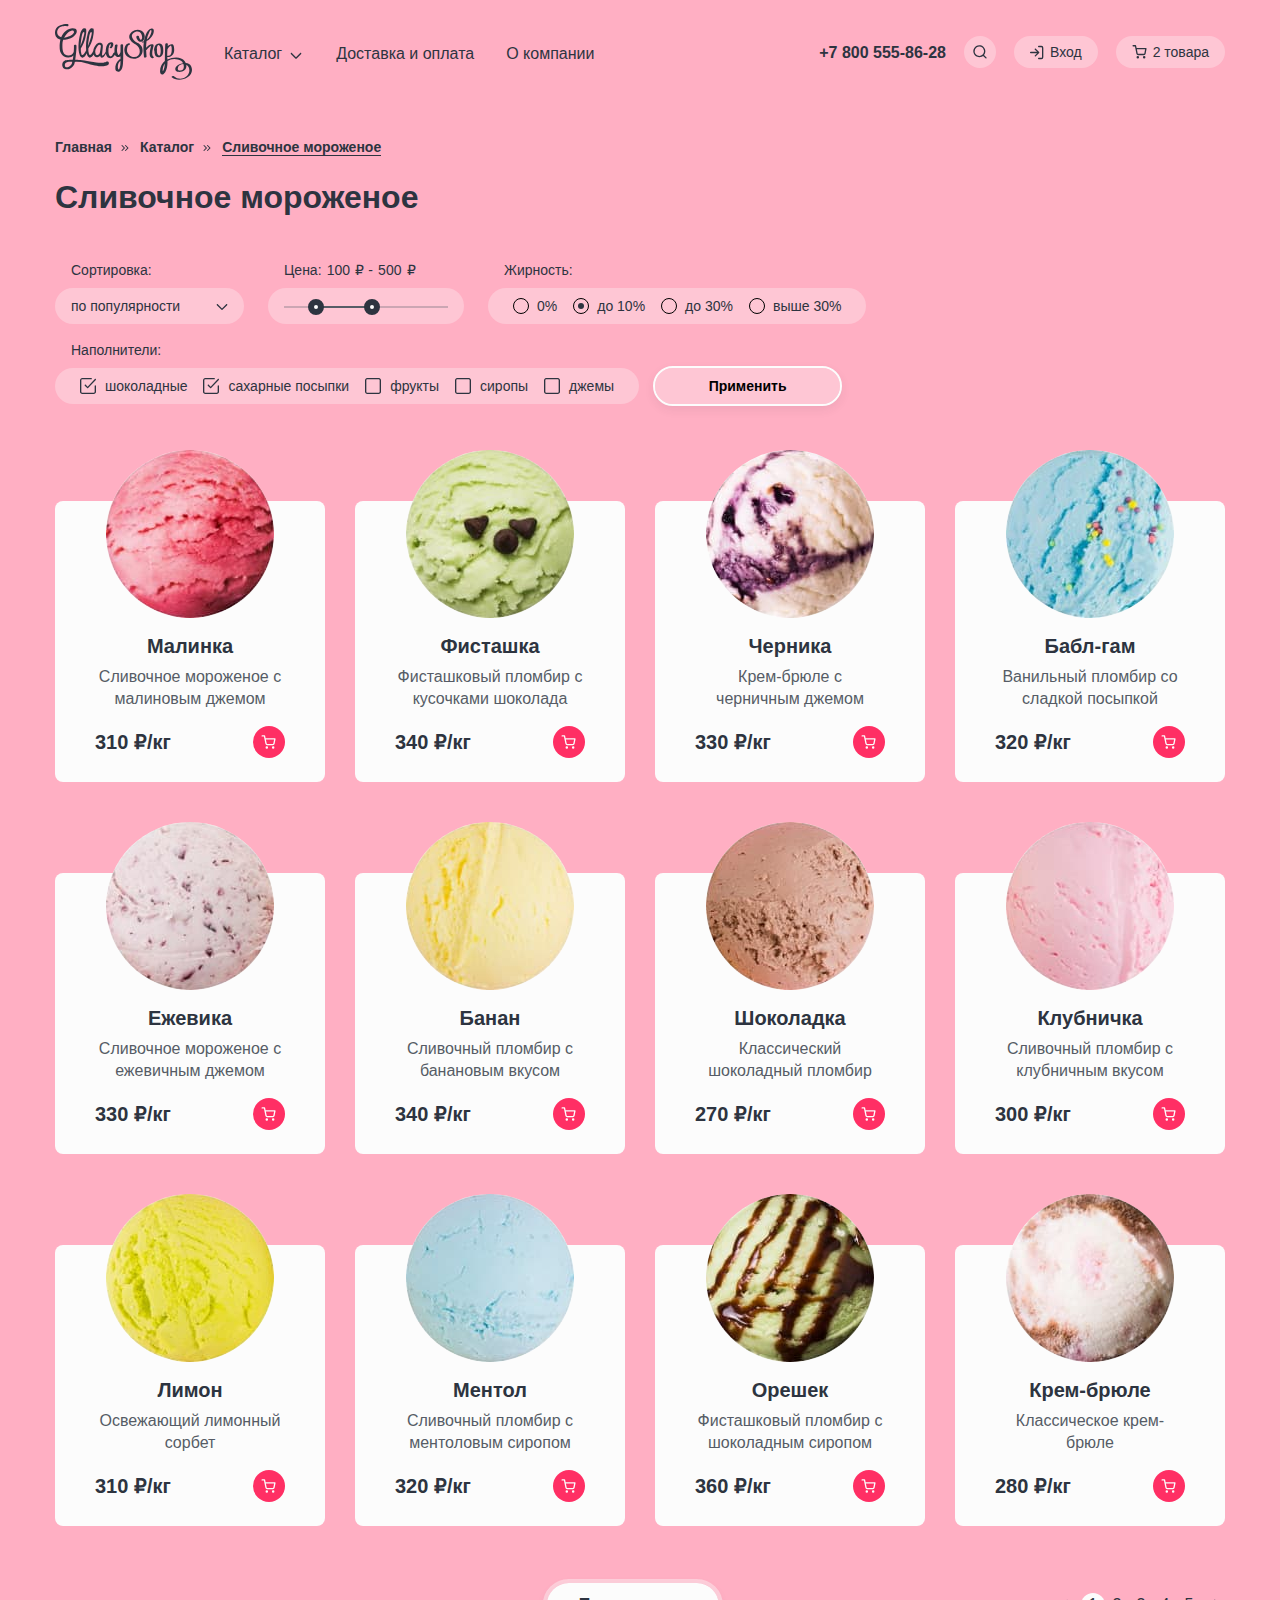
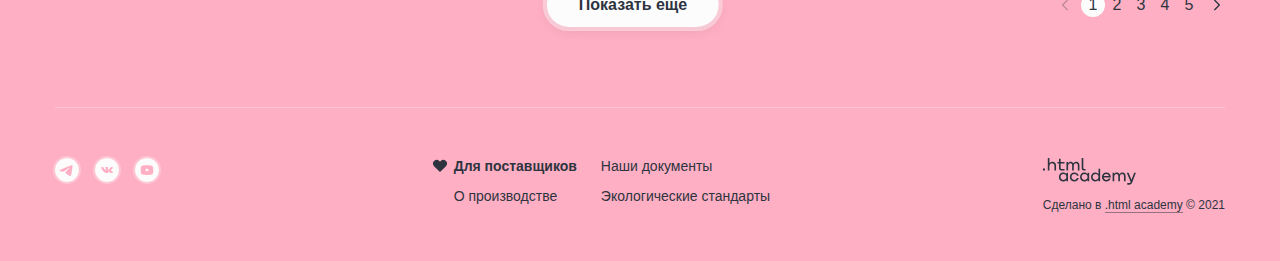
==== commit ca52fe03: "Merge pull request #2 from kulikova-ekaterina/master" ====
--- a/catalog.html
+++ b/catalog.html
@@ -2,12 +2,13 @@
 <html lang="ru">
   <head>
     <meta charset="utf-8">
-    <link rel="icon" href="favicon.ico">
+    <link rel="icon" type="image/png" sizes="32x32" href="images/favicon.png">
     <title>HTML Academy: Глейси - каталог</title>
     <link rel="stylesheet" href="styles/styles.css">
   </head>
   <body class="page-pink">
     <div class="page-wpapper">
+
       <header class="page-header">
         <a class="logo" href="#">
           <img src="images/logo.svg" alt="Логотип Глейси." width="137" height="56">
@@ -50,29 +51,29 @@
         <a class="phone" href="tel:+78005558628">+7 800 555-86-28</a>
         <ul class="user-buttons-list">
           <li class="user-buttons-item">
-            <button class="user-button user-button-search" type="button">
+            <a class="user-button user-button-search" href="#">
               <span class="visually-hidden">Поиск.</span>
               <svg xmlns="http://www.w3.org/2000/svg" width="14" height="14" fill="none"><path fill="#2D3440" fill-rule="evenodd" d="M1.663 6.188a4.667 4.667 0 1 1 8.028 3.237.674.674 0 0 0-.124.124 4.667 4.667 0 0 1-7.904-3.361Zm8.412 4.688a6 6 0 1 1 .943-.943l2.45 2.45a.667.667 0 1 1-.943.943l-2.45-2.45Z" clip-rule="evenodd"/></svg>
-            </button>
+            </a>
             <form class="user-popup user-popup-search" action="https://echo.htmlacademy.ru" method="get">
               <label class="visually-hidden" for="search">Поиск по сайту.</label>
-              <input class="input input-search" id="search" type="text" placeholder="Поиск по сайту">
+              <input class="input input-search" id="search" type="text" placeholder="Поиск по сайту" required>
             </form>
           </li>
           <li class="user-buttons-item">
-            <button class="user-button user-button-login" type="button">
+            <a class="user-button user-button-login" href="#">
               <svg xmlns="http://www.w3.org/2000/svg" width="14" height="15" fill="none"><path fill="#2D3440" fill-rule="evenodd" d="M8 1.525c0-.369.298-.667.667-.667h2.666a2 2 0 0 1 2 2v9.333a2 2 0 0 1-2 2H8.667a.667.667 0 0 1 0-1.333h2.666A.667.667 0 0 0 12 12.19V2.858a.666.666 0 0 0-.667-.667H8.667A.667.667 0 0 1 8 1.525ZM4.862 3.72c.26-.26.682-.26.943 0l3.329 3.329a.673.673 0 0 1 .2.476.664.664 0 0 1-.2.476l-3.33 3.328a.667.667 0 1 1-.942-.943l2.195-2.195H.667a.667.667 0 1 1 0-1.333h6.39L4.862 4.663a.667.667 0 0 1 0-.943Z" clip-rule="evenodd"/></svg>
               Вход
-            </button>
+            </a>
             <div class="user-popup">
               <form class="user-login-form" action="https://echo.htmlacademy.ru" method="get">
                 <h2 class="user-popup-header">Личный кабинет</h2>
-                <label class="visually-hidden" for="login-email">Введите email.</label>
+                <label class="visually-hidden" for="login-email" required>Введите email.</label>
                 <input class="input" id="login-email" placeholder="email@example.com" type="email">
-                <label class="visually-hidden" for="login-password">Введите пароль.</label>
+                <label class="visually-hidden" for="login-password" required>Введите пароль.</label>
                 <input class="input" id="login-password" type="password">
                 <div class="user-login-form-bottom">
-                  <button class="button button-red" type="button">Войти</button>
+                  <button class="button button-red" type="submit">Войти</button>
                   <ul class="user-login-link-list">
                     <li class="user-buttons-item">
                       <a class="user-login-link" href="#">Забыли пароль?</a>
@@ -86,11 +87,11 @@
             </div>
           </li>
           <li class="user-buttons-item">
-            <button class="user-button user-button-basket" type="button">
+            <a class="user-button user-button-basket" href="#">
               <span class="visually-hidden">Корзина.</span>
               <svg xmlns="http://www.w3.org/2000/svg" width="15" height="14" fill="none"><path fill="#2D3440" fill-rule="evenodd" d="M1.167.108a.667.667 0 1 0 0 1.333h1.77l.468 2.336a.664.664 0 0 0 .011.053l.967 4.833a1.826 1.826 0 0 0 1.819 1.47h5.62a1.826 1.826 0 0 0 1.819-1.47l.001-.005.927-4.861a.667.667 0 0 0-.655-.792H4.611L4.138.644a.667.667 0 0 0-.654-.536H1.167ZM5.69 8.402l-.813-4.064h8.23l-.775 4.067a.492.492 0 0 1-.492.395H6.183a.492.492 0 0 1-.492-.397Zm-1.134 3.961a1.246 1.246 0 1 1 2.492 0 1.246 1.246 0 0 1-2.492 0Zm6.374 0a1.246 1.246 0 1 1 2.491 0 1.246 1.246 0 0 1-2.491 0Z" clip-rule="evenodd"/></svg>
               2 товара
-            </button>
+            </a>
             <div class="user-popup">
               <h2 class="user-popup-header">Корзина</h2>
               <ul class="user-basket-list">
@@ -101,7 +102,7 @@
                     <div class="user-basket-count">1 кг х 310 ₽</div>
                   </div>
                   <div class="user-basket-price">310 ₽</div>
-                  <button class="user-basket-delete">
+                  <button class="user-basket-delete" type="button">
                     <span class="visually-hidden">Удалить из корзины.</span>
                   </button>
                 </li>
@@ -112,7 +113,7 @@
                     <div class="user-basket-count">1,5 кг х 320 ₽</div>
                   </div>
                   <div class="user-basket-price">480 ₽</div>
-                  <button class="user-basket-delete">
+                  <button class="user-basket-delete" type="button">
                     <span class="visually-hidden">Удалить из корзины.</span>
                   </button>
                 </li>
@@ -156,13 +157,13 @@
                 Цена:
                 <label class="rage-label">
                   <span class="visually-hidden">Минимальная цена.</span>
-                  <input class="range-input" type="text" name="price-min" value="100">
+                  <input class="range-input" type="text" name="price-min" value="100" required>
                   ₽
                 </label>
                 -
                 <label class="rage-label">
                   <span class="visually-hidden">Максимальная цена.</span>
-                  <input class="range-input" type="text" name="price-max" value="500">
+                  <input class="range-input" type="text" name="price-max" value="500" required>
                   ₽
                 </label>
               </legend>
--- a/styles/styles.css
+++ b/styles/styles.css
@@ -71,6 +71,7 @@
   font-weight: 700;
   font-size: 16px;
   line-height: 20px;
+  text-decoration: none;
   border-radius: 26px;
   box-shadow: 0 4px 12px rgba(45, 52, 64, 0.1);
   padding: 12px 32px;
@@ -146,6 +147,7 @@
   padding-top: 8px;
   padding-bottom: 8px;
   margin-bottom: 16px;
+  font-size: 14px;
 }
 
 .button-pink:hover {
@@ -201,8 +203,9 @@
 }
 
 .page-navigation {
-  flex-grow: 1;
-  margin-top: 10px;
+  margin-right:auto;
+  margin-top: 12px;
+  max-width: 605px;
 }
 
 .page-navigation-list {
@@ -213,6 +216,10 @@
   padding: 0;
   margin: 0;
   margin-left: 16px;
+}
+
+.page-navigation-item {
+  margin-bottom: 10px;
 }
 
 .page-navigation-catalog {
@@ -276,8 +283,9 @@
   box-shadow: 0 8px 16px rgba(45, 52, 64, 0.12);
   border-radius: 4px;
   z-index: 10;
-  margin-top: 16px;
-  padding: 8px 0
+  margin-top: 8px;
+  margin-left:1px;
+  padding: 10px 0
 }
 
 .page-navigation-catalog-open .page-catalog-list {
@@ -353,13 +361,14 @@
   font-family: inherit;
   font-size: 14px;
   line-height: 20px;
+  text-decoration: none;
   color: #2d3440;
   padding: 6px 16px;
   border-radius: 30px;
   background-color: rgba(252, 252, 252, 0.3);
   border: none;
   min-height: 32px;
-  margin-left: 16px;
+  margin-left: 18px;
   cursor: pointer;
 }
 
@@ -469,7 +478,7 @@
 .user-basket-item {
   display: flex;
   align-items: center;
-  margin-bottom: 24px;
+  margin-bottom: 22px;
 }
 
 .user-basket-item:last-child {
@@ -477,7 +486,7 @@
 }
 
 .user-basket-product {
-  width: 187px;
+  width: 150px;
   margin-right: 16px;
 }
 
@@ -553,7 +562,7 @@
   line-height: 20px;
   color: #2d3440;
   text-decoration: none;
-  margin-top: 18px;
+  margin-top: 19px;
 }
 
 .slider-promo {
@@ -580,7 +589,8 @@
 }
 
 .slider-promo-text {
-  width: 470px;
+  width: 445px;
+  margin-right: 30px;
 }
 
 .slider-promo-text,
@@ -827,7 +837,7 @@
 
 .products-catalog {
   padding-bottom: 80px;
-  margin-bottom: 60px;
+  margin-bottom: 50px;
   border-bottom: 1px solid rgba(252, 252, 252, 0.3);
 }
 
@@ -1415,6 +1425,10 @@
   margin-bottom: 16px;
 }
 
+.filter-form-group:last-of-type {
+  margin-right:16px;
+}
+
 .filter-form-list {
   display: flex;
   list-style: none;
@@ -1601,7 +1615,7 @@
   display: none;
 }
 
-.control:hover .control-checkbox path,
+.control:hover path,
 .control-input:hover ~ .control-checkbox path{
   fill: #fcfcfc;
 }
@@ -1611,19 +1625,25 @@
   opacity:0.4;
 }
 
+.control-input:focus ~ .control-radio,
+.control-input:focus ~ .control-checkbox {
+  outline: 1px solid #565c66;
+}
+
 .pagination {
   display: flex;
   align-items: center;
 }
 
 .pagination .button {
-  margin-left: 487px;
+  margin-left: 50%;
+  transform: translateX(calc(-50% - 7px));
 }
 
 .pagination-list {
   display: flex;
   list-style: none;
-  margin: 0;
+  margin: 5px 0 0 0;
   padding: 0;
   margin-left: auto;
 }
@@ -1664,13 +1684,13 @@
 .pagination-back .pagination-link {
   background-image: url("../images/icons/arrow-paginaton.svg");
   background-repeat: no-repeat;
-  background-position: center;
+  background-position: 5px center;
 }
 
 .pagination-forward .pagination-link {
   background-image: url("../images/icons/arrow-paginaton.svg");
   background-repeat: no-repeat;
-  background-position: center;
+  background-position: 5px center;
   transform: rotate(180deg);
 }
 
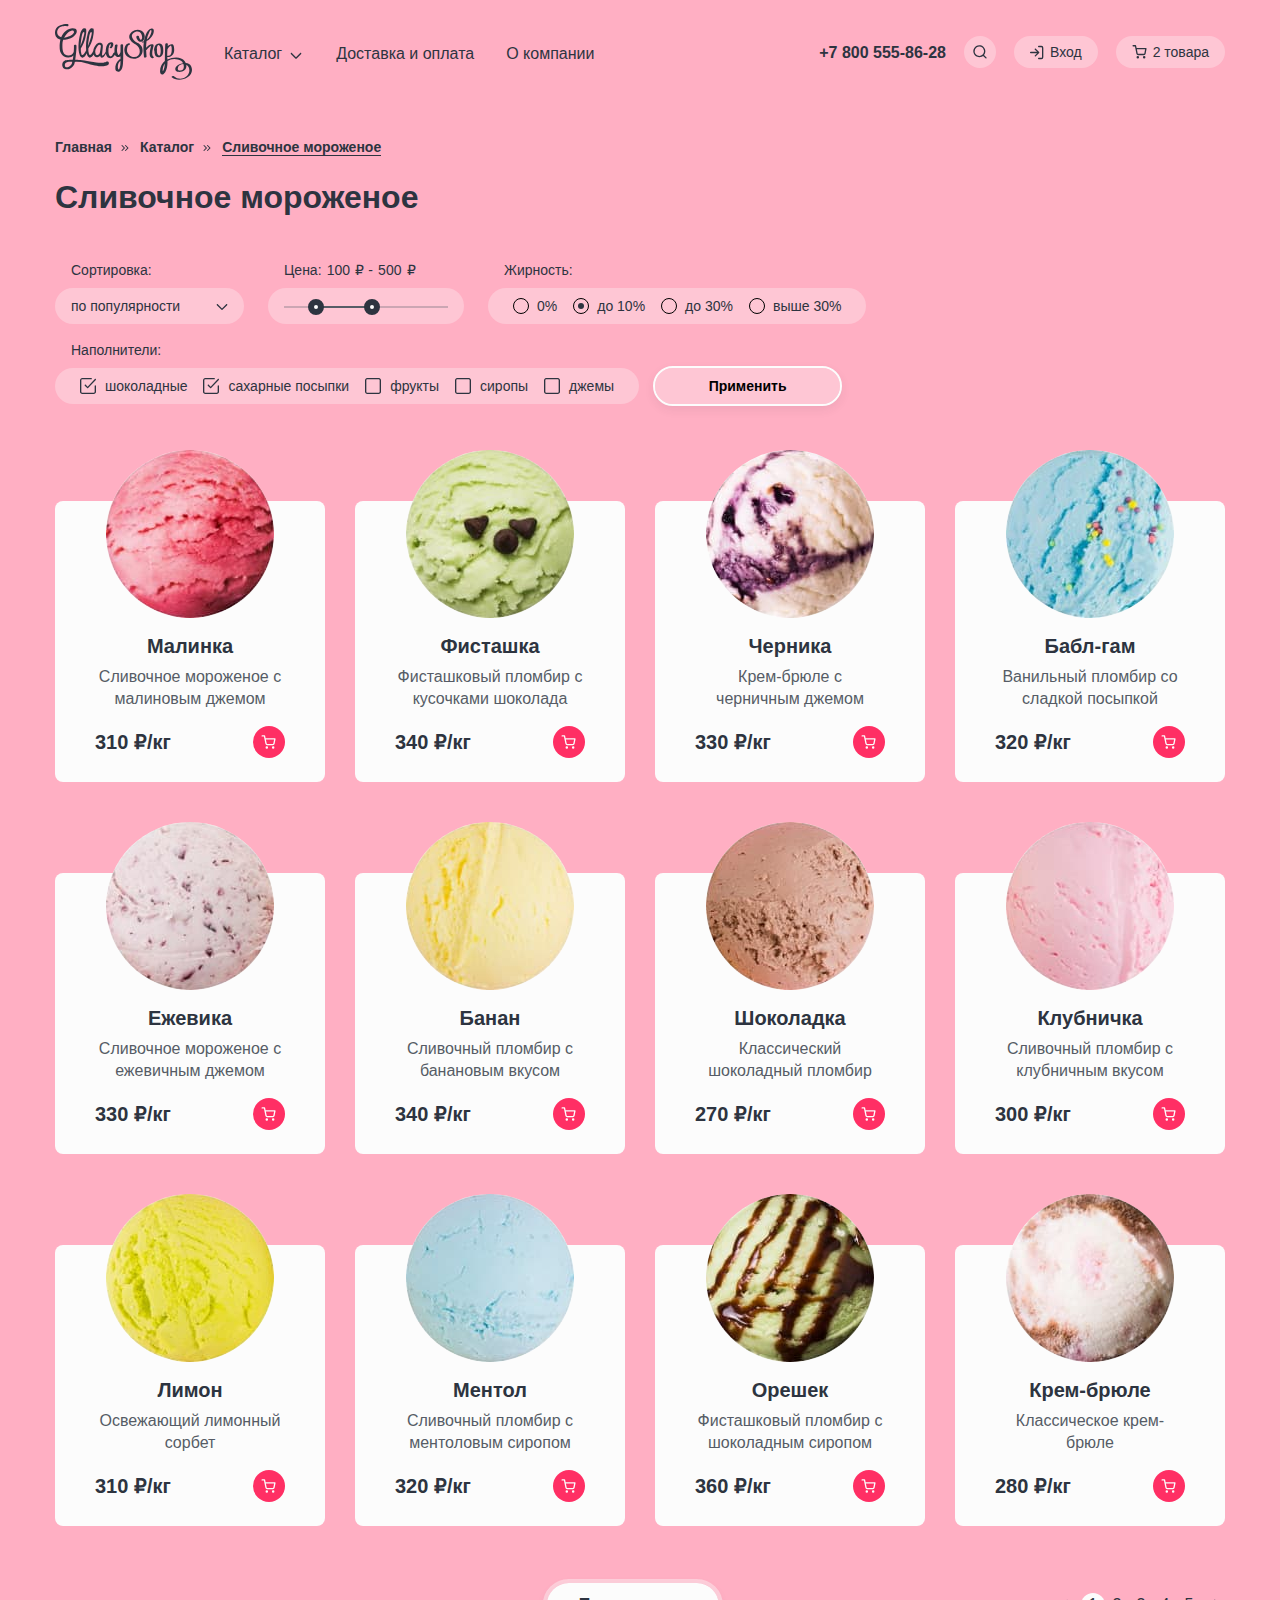
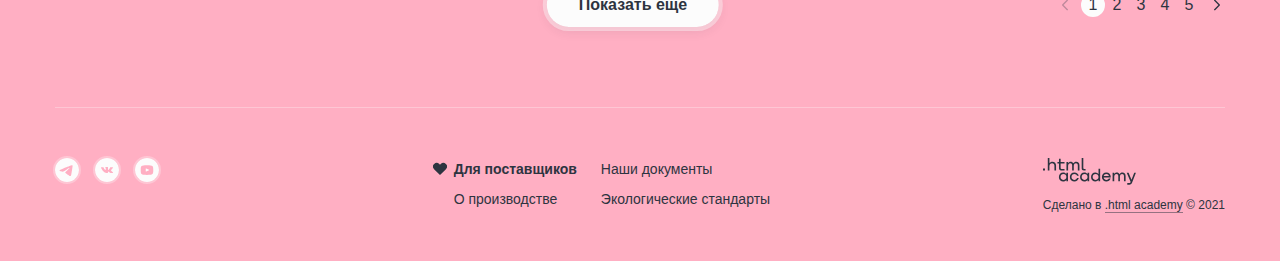
==== commit c51a569d: "правки" ====
--- a/catalog.html
+++ b/catalog.html
@@ -68,10 +68,10 @@
             <div class="user-popup">
               <form class="user-login-form" action="https://echo.htmlacademy.ru" method="get">
                 <h2 class="user-popup-header">Личный кабинет</h2>
-                <label class="visually-hidden" for="login-email" required>Введите email.</label>
-                <input class="input" id="login-email" placeholder="email@example.com" type="email">
-                <label class="visually-hidden" for="login-password" required>Введите пароль.</label>
-                <input class="input" id="login-password" type="password">
+                <label class="visually-hidden" for="login-email">Введите email.</label>
+                <input class="input" id="login-email" placeholder="email@example.com" type="email" required>
+                <label class="visually-hidden" for="login-password">Введите пароль.</label>
+                <input class="input" id="login-password" type="password" required>
                 <div class="user-login-form-bottom">
                   <button class="button button-red" type="submit">Войти</button>
                   <ul class="user-login-link-list">
--- a/styles/styles.css
+++ b/styles/styles.css
@@ -459,6 +459,10 @@
   width: 324px;
 }
 
+.user-button-basket {
+  white-space: nowrap;
+}
+
 .user-button-login svg,
 .user-button-basket svg{
   margin-right: 6px;
@@ -563,6 +567,7 @@
   color: #2d3440;
   text-decoration: none;
   margin-top: 19px;
+  white-space: nowrap;
 }
 
 .slider-promo {
@@ -827,7 +832,7 @@
 }
 
 .banner-text {
-  margin-bottom: 28px;
+  margin-bottom: 38px;
   margin-top: 0;
 }
 
@@ -988,7 +993,7 @@
 .columns {
   display: flex;
   justify-content: space-between;
-  margin-bottom: 80px;
+  margin-bottom: 83px;
 }
 
 .blog {
@@ -1055,6 +1060,7 @@
   background-position: left center;
   background-size: 1200px;
   margin-bottom: 80px;
+  border-radius: 16px;
 }
 
 .delivery-wrapper {
@@ -1219,7 +1225,7 @@
   background: #fcfcfc;
   box-shadow: 0 8px 16px rgba(45, 52, 64, 0.12);
   border-radius: 8px;
-  padding: 40px 40px 42px 40px;
+  padding: 40px 40px 52px 40px;
 }
 
 .company-contacts-text {
@@ -1249,7 +1255,7 @@
 .opening-hours {
   font-size: 14px;
   line-height: 20px;
-  margin-bottom: 32px;
+  margin-bottom: 42px;
 }
 
 .page-footer {
@@ -1297,7 +1303,6 @@
 
 .footer-navigation {
   margin-left: 22px;
-  margin-top:-3px;
 }
 
 .footer-navigation-list {
